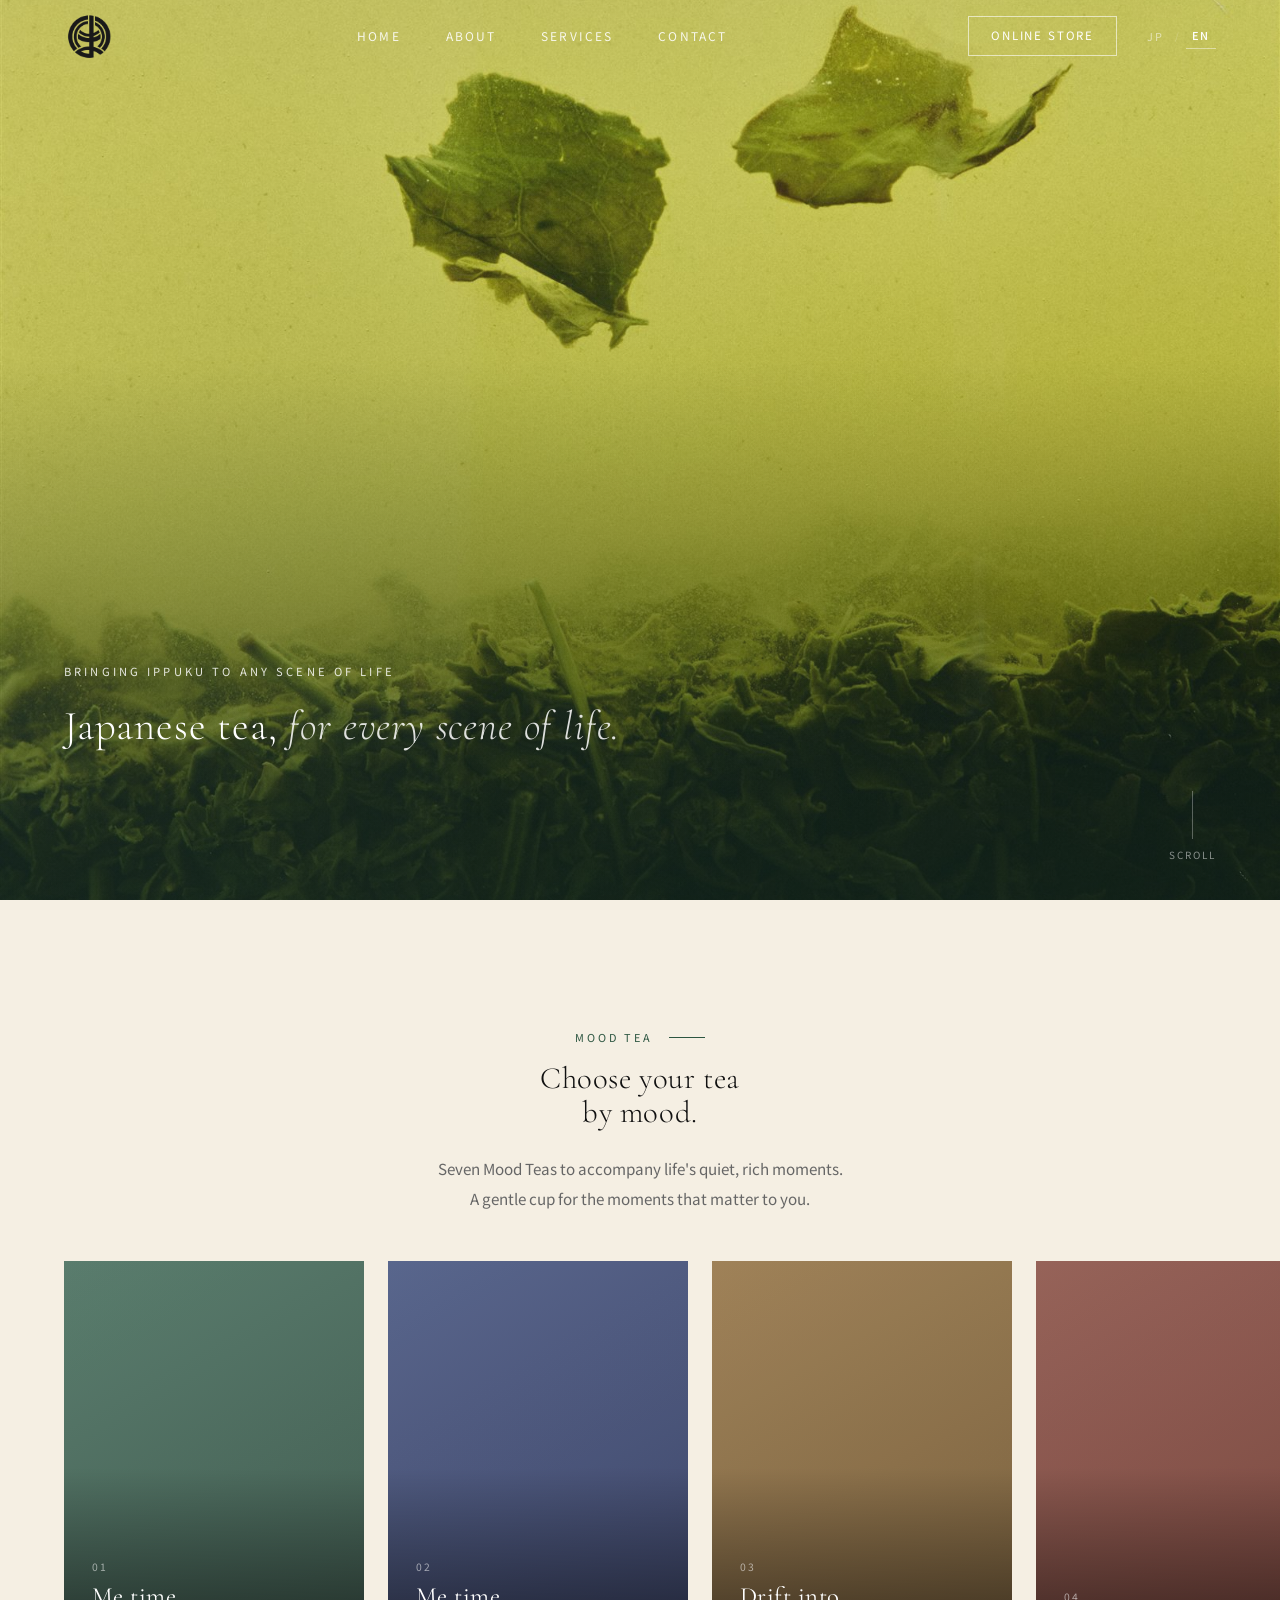
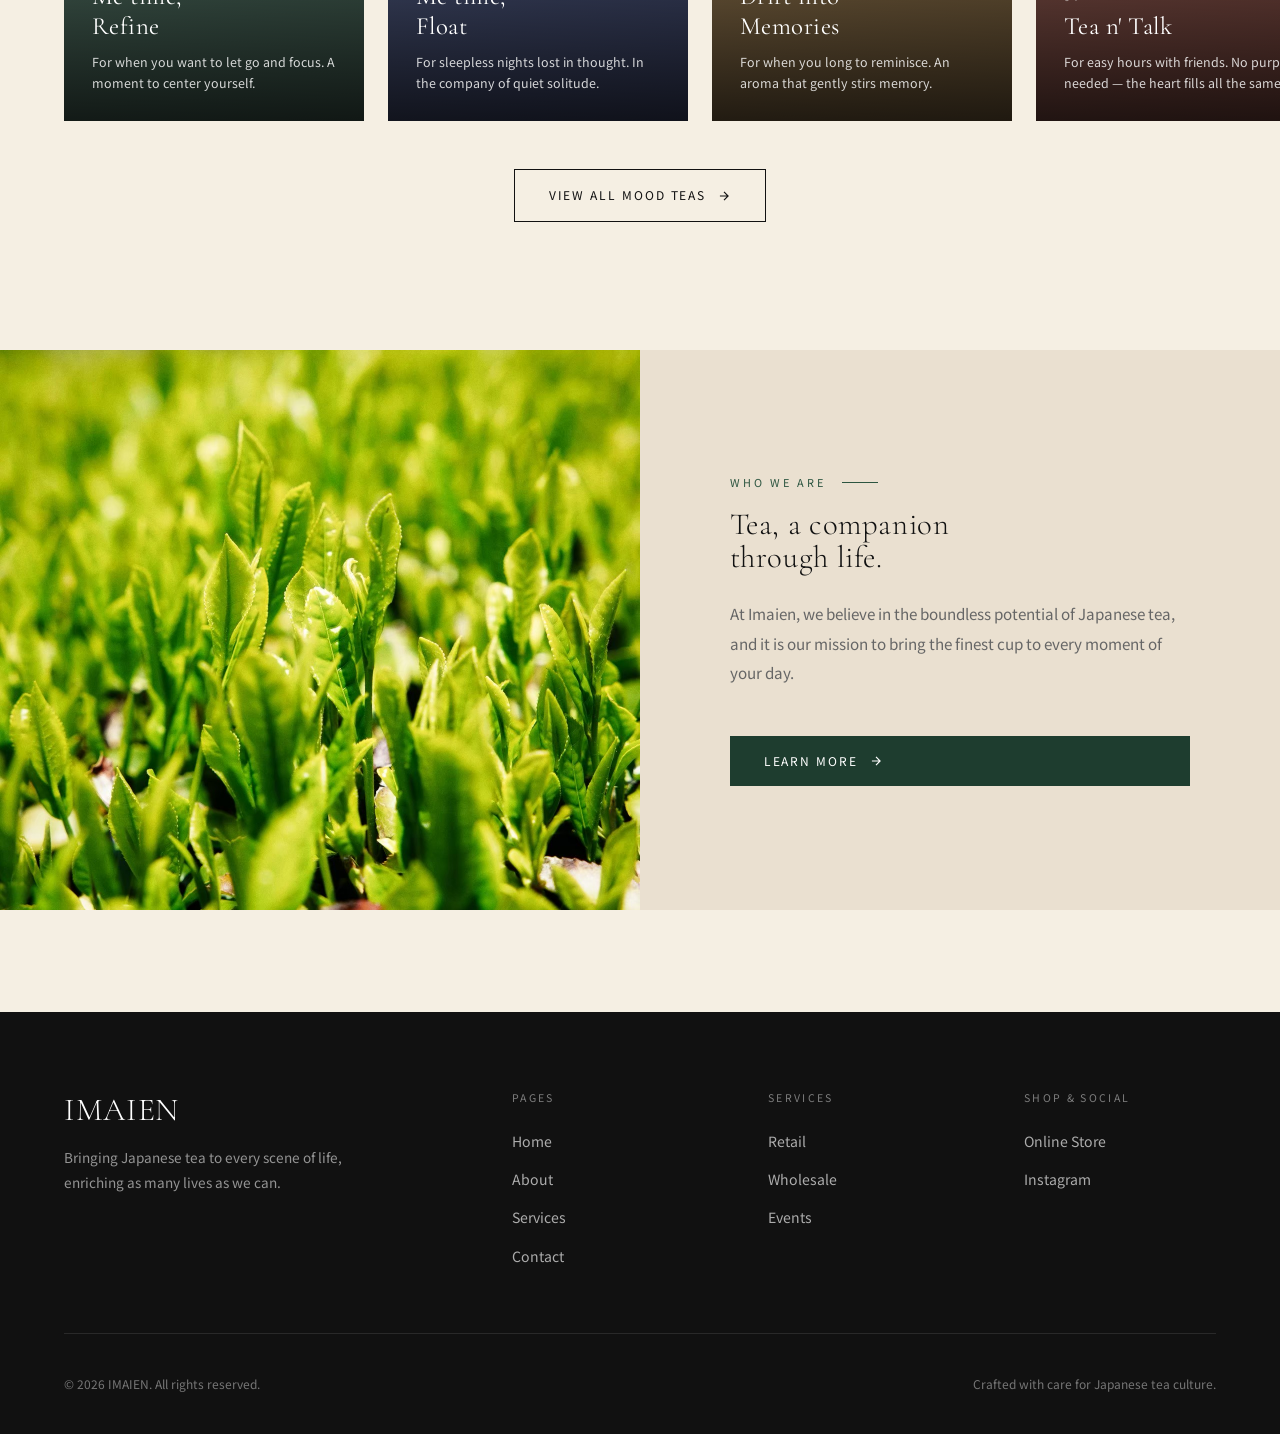
==== en/index.html @ a79ca024 "Add English site under /en/ with JP/EN language switcher, hreflang, sitemap" ====
<!DOCTYPE html>
<html lang="en">
<head>
  <meta charset="UTF-8">
  <meta name="viewport" content="width=device-width, initial-scale=1.0">
  <title>IMAIEN — Bringing IPPUKU to Every Scene of Life</title>
  <meta name="description" content="Bringing Japanese tea to every scene of life, enriching as many lives as we can. Imaien, a Japanese tea house in Gakugei-daigaku, Tokyo. Mood Tea retail, wholesale & B2B, and experiential events.">
  <link rel="canonical" href="https://imaien.com/en/">
  <link rel="alternate" hreflang="ja" href="https://imaien.com/">
  <link rel="alternate" hreflang="en" href="https://imaien.com/en/">
  <link rel="alternate" hreflang="x-default" href="https://imaien.com/">
  <meta name="theme-color" content="#1E3D2F">
  <meta property="og:type" content="website">
  <meta property="og:site_name" content="IMAIEN">
  <meta property="og:title" content="IMAIEN — Bringing IPPUKU to Every Scene of Life">
  <meta property="og:description" content="Bringing Japanese tea to every scene of life, enriching as many lives as we can. A Japanese tea house in Gakugei-daigaku, Tokyo.">
  <meta property="og:url" content="https://imaien.com/en/">
  <meta property="og:image" content="https://imaien.com/images/og-image.jpg">
  <meta property="og:locale" content="en_US">
  <meta property="og:locale:alternate" content="ja_JP">
  <meta name="twitter:card" content="summary_large_image">
  <link rel="icon" type="image/png" href="../images/favicon.png">
  <link rel="apple-touch-icon" href="../images/favicon.png">
  <link rel="preconnect" href="https://fonts.googleapis.com">
  <link rel="preconnect" href="https://fonts.gstatic.com" crossorigin>
  <link href="https://fonts.googleapis.com/css2?family=Cormorant+Garamond:ital,wght@0,300;0,400;0,500;1,300;1,400&family=Noto+Sans+JP:wght@300;400;500&family=Noto+Serif+JP:wght@300;400;500&display=swap" rel="stylesheet">
  <link rel="stylesheet" href="../css/style.css">
</head>
<body>

<!-- ======= NAVIGATION ======= -->
<nav class="nav" id="nav">
  <a href="index.html" class="nav__logo"><img src="../images/logo.png" alt="IMAIEN"></a>
  <div class="nav__links">
    <a href="index.html">Home</a>
    <a href="about.html">About</a>
    <a href="services.html">Services</a>
    <a href="contact.html">Contact</a>
  </div>
  <div class="nav__actions">
    <a href="https://imaien.square.site/" target="_blank" class="nav__shop-btn">Online Store</a>
    <div class="lang-switch">
      <a href="../index.html" class="lang-switch__btn">JP</a>
      <span class="lang-switch__sep">/</span>
      <a href="index.html" class="lang-switch__btn lang-switch__btn--active">EN</a>
    </div>
  </div>
  <button class="nav__hamburger" id="menuBtn" aria-label="Open menu">
    <span></span><span></span><span></span>
  </button>
</nav>
<div class="nav__overlay" id="navOverlay">
  <a href="index.html">Home</a>
  <a href="about.html">About</a>
  <a href="services.html">Services</a>
  <a href="contact.html">Contact</a>
  <div class="nav__overlay-lang">
    <a href="../index.html">JP</a><span>/</span><a href="index.html" class="active">EN</a>
  </div>
</div>

<!-- ======= HERO ======= -->
<section class="hero">
  <div class="hero__bg-grad"></div>
  <div class="hero__bg-overlay"></div>
  <div class="hero__content">
    <p class="hero__eyebrow">Bringing IPPUKU to any scene of life</p>
    <h1 class="hero__title">
      Japanese tea, <em>for every scene of life.</em>
    </h1>
  </div>
  <div class="hero__scroll">
    <div class="hero__scroll-line"></div>
    <span>Scroll</span>
  </div>
</section>


<!-- ======= MOOD TEA ======= -->
<section class="mood-tea section">
  <div class="mood-tea__header">
    <p class="section-label reveal">Mood Tea</p>
    <h2 class="section-title reveal d1" style="font-size:var(--size-h2);">
      Choose your tea<br>by mood.
    </h2>
    <p class="section-body reveal d2">
      Seven Mood Teas to accompany life's quiet, rich moments.<br>
      A gentle cup for the moments that matter to you.
    </p>
  </div>

  <div class="mood-tea__scroll" id="teaScroll">
    <div class="tea-card tc-1 reveal d1">
      <div class="tea-card__bg"></div>
      <div class="tea-card__shadow"></div>
      <div class="tea-card__body">
        <p class="tea-card__num">01</p>
        <h3 class="tea-card__name">Me time,<br>Refine</h3>
        <p class="tea-card__tagline">For when you want to let go and focus. A moment to center yourself.</p>
      </div>
    </div>
    <div class="tea-card tc-2 reveal d2">
      <div class="tea-card__bg"></div>
      <div class="tea-card__shadow"></div>
      <div class="tea-card__body">
        <p class="tea-card__num">02</p>
        <h3 class="tea-card__name">Me time,<br>Float</h3>
        <p class="tea-card__tagline">For sleepless nights lost in thought. In the company of quiet solitude.</p>
      </div>
    </div>
    <div class="tea-card tc-3 reveal d3">
      <div class="tea-card__bg"></div>
      <div class="tea-card__shadow"></div>
      <div class="tea-card__body">
        <p class="tea-card__num">03</p>
        <h3 class="tea-card__name">Drift into<br>Memories</h3>
        <p class="tea-card__tagline">For when you long to reminisce. An aroma that gently stirs memory.</p>
      </div>
    </div>
    <div class="tea-card tc-4 reveal d4">
      <div class="tea-card__bg"></div>
      <div class="tea-card__shadow"></div>
      <div class="tea-card__body">
        <p class="tea-card__num">04</p>
        <h3 class="tea-card__name">Tea n' Talk</h3>
        <p class="tea-card__tagline">For easy hours with friends. No purpose needed — the heart fills all the same.</p>
      </div>
    </div>
    <div class="tea-card tc-5 reveal d5">
      <div class="tea-card__bg"></div>
      <div class="tea-card__shadow"></div>
      <div class="tea-card__body">
        <p class="tea-card__num">05</p>
        <h3 class="tea-card__name">Open<br>Invitation</h3>
        <p class="tea-card__tagline">For when you want to welcome anyone. Warmth without boundaries.</p>
      </div>
    </div>
    <div class="tea-card tc-6 reveal d6">
      <div class="tea-card__bg"></div>
      <div class="tea-card__shadow"></div>
      <div class="tea-card__body">
        <p class="tea-card__num">06</p>
        <h3 class="tea-card__name">Uni-Tea</h3>
        <p class="tea-card__tagline">For feeling a deeper connection. Simply being together is enough.</p>
      </div>
    </div>
    <div class="tea-card tc-7 reveal d7">
      <div class="tea-card__bg"></div>
      <div class="tea-card__shadow"></div>
      <div class="tea-card__body">
        <p class="tea-card__num">07</p>
        <h3 class="tea-card__name">Breeze<br>is Nice</h3>
        <p class="tea-card__tagline">For giving yourself to nature. A sense of becoming one with wind and light.</p>
      </div>
    </div>
  </div>

  <div style="text-align:center; padding: 2rem var(--container-pad) 0;">
    <a href="services.html#retail" class="btn btn--ghost reveal d2">
      View all Mood Teas
      <svg viewBox="0 0 24 24" fill="none" stroke="currentColor" stroke-width="2"><path d="M5 12h14M12 5l7 7-7 7"/></svg>
    </a>
  </div>
</section>

<!-- ======= WHO WE ARE ======= -->
<div class="split">
  <div class="split__img">
    <div class="split__img-fill split__img-fill--1"></div>
  </div>
  <div class="split__content">
    <p class="section-label reveal">Who We Are</p>
    <h2 class="section-title reveal d1" style="font-size:var(--size-h2);">
      Tea, a companion<br>through life.
    </h2>
    <p class="section-body reveal d2">
      At Imaien, we believe in the boundless potential of Japanese tea, and it is our mission to bring the finest cup to every moment of your day.
    </p>
    <a href="about.html" class="btn btn--dark mt-md reveal d3">
      Learn More
      <svg viewBox="0 0 24 24" fill="none" stroke="currentColor" stroke-width="2"><path d="M5 12h14M12 5l7 7-7 7"/></svg>
    </a>
  </div>
</div>


<!-- ======= FOOTER ======= -->
<footer class="footer">
  <div class="footer__inner">
    <div class="footer__top">
      <div class="footer__brand">
        <h3>IMAIEN</h3>
        <p>Bringing Japanese tea to every scene of life, enriching as many lives as we can.</p>
      </div>
      <div class="footer__col">
        <h4>Pages</h4>
        <ul>
          <li><a href="index.html">Home</a></li>
          <li><a href="about.html">About</a></li>
          <li><a href="services.html">Services</a></li>
          <li><a href="contact.html">Contact</a></li>
        </ul>
      </div>
      <div class="footer__col">
        <h4>Services</h4>
        <ul>
          <li><a href="services.html#retail">Retail</a></li>
          <li><a href="services.html#wholesale">Wholesale</a></li>
          <li><a href="services.html#events">Events</a></li>
        </ul>
      </div>
      <div class="footer__col">
        <h4>Shop &amp; Social</h4>
        <ul>
          <li><a href="https://imaien.square.site/" target="_blank">Online Store</a></li>
          <li><a href="https://www.instagram.com/imai___en/" target="_blank">Instagram</a></li>
        </ul>
      </div>
    </div>
    <div class="footer__bottom">
      <p>© 2026 IMAIEN. All rights reserved.</p>
      <p>Crafted with care for Japanese tea culture.</p>
    </div>
  </div>
</footer>

<script src="../js/main.js"></script>
</body>
</html>
---- css/style.css ----
/* Fonts are loaded via <link> in each HTML head (removed duplicate @import) */

/* ============================================
   CSS VARIABLES
   ============================================ */
:root {
  --green-dark:   #1E3D2F;
  --green-mid:    #2C5540;
  --green-light:  #8BAF9B;
  --navy:         #1A2640;   /* Wholesale セクション */
  --navy-mid:     #243452;
  --charcoal:     #1A1210;   /* Events セクション */
  --cream:        #F5EFE3;
  --cream-dark:   #EAE0D0;
  --black:        #111111;
  --white:        #FFFFFF;
  --gold:         #C4A055;
  --text-muted:   #666666;

  --font-serif: 'Cormorant Garamond', 'Noto Serif JP', Georgia, serif;
  --font-sans:  'Noto Sans JP', 'Inter', -apple-system, sans-serif;

  /* ── タイポグラフィスケール ── */
  --size-h1: clamp(1.8rem, 3.2vw, 3.2rem);   /* ページタイトル */
  --size-h2: clamp(1.5rem, 2.4vw, 2.4rem);   /* セクション見出し */
  --size-h3: clamp(1.2rem, 1.8vw, 1.8rem);   /* サブ見出し */

  --nav-height:     72px;
  --max-width:      1280px;
  --section-gap:    clamp(80px, 10vw, 160px);
  --container-pad:  clamp(20px, 5vw, 80px);
}

/* ============================================
   RESET & BASE
   ============================================ */
*, *::before, *::after { box-sizing: border-box; margin: 0; padding: 0; }
html { font-size: 16px; scroll-behavior: smooth; -webkit-font-smoothing: antialiased; }
body { font-family: var(--font-sans); background: var(--cream); color: var(--black); line-height: 1.7; overflow-x: hidden; }
img  { max-width: 100%; display: block; }
a    { text-decoration: none; color: inherit; }
button { cursor: pointer; border: none; background: none; font-family: inherit; }
ul, ol { list-style: none; }

h1, h2, h3, h4 {
  font-family: var(--font-serif);
  font-weight: 400;
  line-height: 1.15;
  letter-spacing: 0.02em;
}

/* ============================================
   LAYOUT
   ============================================ */
.container {
  max-width: var(--max-width);
  margin: 0 auto;
  padding: 0 var(--container-pad);
}
.section { padding: var(--section-gap) 0; }

/* ============================================
   NAVIGATION
   ============================================ */
.nav {
  position: fixed;
  top: 0; left: 0; right: 0;
  height: var(--nav-height);
  z-index: 1000;
  display: flex;
  align-items: center;
  justify-content: space-between;
  padding: 0 var(--container-pad);
  transition: background 0.4s ease, box-shadow 0.4s ease;
}
.nav.scrolled {
  background: rgba(245,239,227,0.96);
  backdrop-filter: blur(12px);
  box-shadow: 0 1px 0 rgba(0,0,0,0.07);
}
.nav__logo {
  display: flex;
  align-items: center;
  line-height: 1;
}
.nav__logo img {
  height: 57px;
  width: auto;
  display: block;
}
.nav__links {
  display: flex;
  gap: 2.8rem;
  align-items: center;
}
.nav__links a {
  font-family: var(--font-sans);
  font-size: 0.75rem;
  font-weight: 400;
  letter-spacing: 0.18em;
  text-transform: uppercase;
  color: rgba(255,255,255,0.88);
  transition: opacity 0.2s;
}
.nav__links a:hover { opacity: 0.55; }
.nav.scrolled .nav__links a { color: var(--black); }
.nav__actions {
  display: flex;
  align-items: center;
  gap: 0.5rem;
}
.nav__shop-btn {
  font-family: var(--font-sans);
  font-size: 0.72rem;
  letter-spacing: 0.16em;
  text-transform: uppercase;
  padding: 9px 22px;
  border: 1px solid rgba(255,255,255,0.6);
  color: var(--white);
  transition: all 0.3s;
}
.nav__shop-btn:hover { background: rgba(255,255,255,0.12); }
.nav.scrolled .nav__shop-btn { border-color: var(--green-dark); color: var(--green-dark); }
.nav.scrolled .nav__shop-btn:hover { background: var(--green-dark); color: var(--white); }

/* Hamburger */
.nav__hamburger {
  display: none;
  flex-direction: column;
  gap: 5px;
  padding: 6px;
}
.nav__hamburger span {
  display: block;
  width: 24px;
  height: 1.5px;
  background: var(--white);
  transition: all 0.35s cubic-bezier(0.76,0,0.24,1);
}
.nav.scrolled .nav__hamburger span { background: var(--black); }
.nav__hamburger.open span:nth-child(1) { transform: rotate(45deg) translate(4.5px, 4.5px); }
.nav__hamburger.open span:nth-child(2) { opacity: 0; transform: scaleX(0); }
.nav__hamburger.open span:nth-child(3) { transform: rotate(-45deg) translate(4.5px, -4.5px); }

/* Mobile overlay */
.nav__overlay {
  position: fixed;
  inset: 0;
  background: var(--green-dark);
  z-index: 999;
  display: flex;
  flex-direction: column;
  align-items: center;
  justify-content: center;
  gap: 2.5rem;
  transform: translateX(100%);
  transition: transform 0.45s cubic-bezier(0.76,0,0.24,1);
}
.nav__overlay.open { transform: translateX(0); }
.nav__overlay a {
  font-family: var(--font-serif);
  font-size: clamp(1.8rem, 4vw, 2.8rem);
  color: var(--white);
  letter-spacing: 0.04em;
  transition: opacity 0.2s;
}
.nav__overlay a:hover { opacity: 0.45; }
.nav__overlay-lang {
  display: flex;
  align-items: center;
  gap: 0.5rem;
  margin-top: 1rem;
  font-family: var(--font-sans);
}
.nav__overlay-lang a {
  font-size: 0.9rem;
  letter-spacing: 0.14em;
  color: rgba(255,255,255,0.55);
}
.nav__overlay-lang a.active { color: var(--white); font-weight: 500; }
.nav__overlay-lang span { color: rgba(255,255,255,0.3); }

/* ============================================
   HERO
   ============================================ */
.hero {
  position: relative;
  height: 100svh;
  min-height: 620px;
  display: flex;
  align-items: flex-end;
  color: var(--white);
  overflow: hidden;
}
.hero__bg-grad {
  position: absolute;
  inset: 0;
  background:
    radial-gradient(ellipse at 25% 60%, rgba(61,107,90,0.09) 0%, transparent 55%),
    radial-gradient(ellipse at 80% 20%, rgba(196,160,85,0.02) 0%, transparent 50%),
    linear-gradient(155deg, rgba(30,61,47,0.20) 0%, rgba(44,85,64,0.20) 45%, rgba(22,46,35,0.22) 100%),
    url(../images/home/hero.jpg);
  background-size: cover;
  background-position: center;
}
.hero__bg-overlay {
  position: absolute;
  inset: 0;
  background: linear-gradient(to top, rgba(20,40,30,0.55) 0%, transparent 60%);
}
.hero__content {
  position: relative;
  z-index: 2;
  padding: var(--container-pad);
  padding-bottom: clamp(60px, 10vw, 120px);
  max-width: 920px;
}
.hero__eyebrow {
  font-family: var(--font-sans);
  font-size: 0.7rem;
  letter-spacing: 0.28em;
  text-transform: uppercase;
  color: rgba(255,255,255,0.85);
  margin-bottom: 1.5rem;
}
.hero__title {
  font-family: var(--font-serif);
  font-size: clamp(1.8rem, 3.2vw, 3.2rem);
  font-weight: 300;
  line-height: 1.06;
  letter-spacing: 0.02em;
  margin-bottom: 2rem;
}
.hero__title em { font-style: italic; opacity: 0.85; white-space: nowrap; }
.hero__subtitle {
  font-size: clamp(0.88rem, 1.4vw, 1.05rem);
  line-height: 2;
  opacity: 0.8;
  max-width: 440px;
  margin-bottom: 3rem;
}
.hero__cta-group { display: flex; gap: 1.25rem; flex-wrap: wrap; }

/* Scroll indicator */
.hero__scroll {
  position: absolute;
  bottom: 36px;
  right: var(--container-pad);
  display: flex;
  flex-direction: column;
  align-items: center;
  gap: 8px;
  z-index: 2;
  color: rgba(255,255,255,0.5);
  font-family: var(--font-sans);
  font-size: 0.62rem;
  letter-spacing: 0.2em;
  text-transform: uppercase;
}
.hero__scroll-line {
  width: 1px;
  height: 48px;
  background: rgba(255,255,255,0.3);
  position: relative;
  overflow: hidden;
}
.hero__scroll-line::after {
  content: '';
  position: absolute;
  top: -100%;
  left: 0;
  width: 100%;
  height: 100%;
  background: rgba(255,255,255,0.7);
  animation: scrollLine 2s ease-in-out infinite;
}
@keyframes scrollLine {
  0%   { top: -100%; }
  100% { top: 100%;  }
}

/* ============================================
   BUTTONS
   ============================================ */
.btn {
  display: inline-flex;
  align-items: center;
  gap: 0.7rem;
  font-family: var(--font-sans);
  font-size: 0.75rem;
  font-weight: 400;
  letter-spacing: 0.16em;
  text-transform: uppercase;
  padding: 15px 34px;
  transition: all 0.3s ease;
  cursor: pointer;
  white-space: nowrap;
}
.btn svg { width: 14px; height: 14px; flex-shrink: 0; transition: transform 0.3s; }
.btn:hover svg { transform: translateX(4px); }

.btn--primary { background: var(--white); color: var(--green-dark); }
.btn--primary:hover { background: var(--cream); transform: translateY(-2px); }

.btn--outline { border: 1px solid rgba(255,255,255,0.65); color: var(--white); }
.btn--outline:hover { background: rgba(255,255,255,0.1); }

.btn--dark { background: var(--green-dark); color: var(--white); }
.btn--dark:hover { background: var(--green-mid); transform: translateY(-2px); }

.btn--ghost { border: 1px solid var(--black); color: var(--black); }
.btn--ghost:hover { background: var(--black); color: var(--white); }

.btn--ghost-light { border: 1px solid rgba(255,255,255,0.55); color: var(--white); }
.btn--ghost-light:hover { background: rgba(255,255,255,0.1); }

.btn--gold { background: var(--gold); color: var(--white); }
.btn--gold:hover { background: #b08d42; transform: translateY(-2px); }

/* ============================================
   NEWS TICKER
   ============================================ */
.ticker {
  background: var(--green-dark);
  color: var(--cream);
  padding: 13px 0;
  overflow: hidden;
}
.ticker__track {
  display: flex;
  white-space: nowrap;
  animation: tickerRoll 35s linear infinite;
}
.ticker__item {
  display: inline-flex;
  align-items: center;
  font-family: var(--font-sans);
  font-size: 0.72rem;
  letter-spacing: 0.16em;
  text-transform: uppercase;
  padding: 0 2.5rem;
  gap: 2.5rem;
}
.ticker__item::before {
  content: '✦';
  color: var(--gold);
  font-size: 0.55rem;
}
@keyframes tickerRoll {
  from { transform: translateX(0); }
  to   { transform: translateX(-50%); }
}

/* ============================================
   SECTION HEADER
   ============================================ */
.section-label {
  font-family: var(--font-sans);
  font-size: 0.68rem;
  letter-spacing: 0.28em;
  text-transform: uppercase;
  color: var(--green-mid);
  margin-bottom: 1rem;
  display: flex;
  align-items: center;
  gap: 1rem;
}
.section-label::after {
  content: '';
  display: block;
  width: 36px;
  height: 1px;
  background: currentColor;
}
.section-label--light { color: var(--green-light); }
.section-label--light::after { background: var(--green-light); }

.section-title {
  font-family: var(--font-serif);
  font-size: var(--size-h2);
  font-weight: 300;
  line-height: 1.1;
  letter-spacing: 0.02em;
}
.section-body {
  font-size: 0.95rem;
  line-height: 1.95;
  color: var(--text-muted);
  max-width: 600px;
  margin-top: 1.5rem;
}

/* ============================================
   MOOD TEA HORIZONTAL SCROLL
   ============================================ */
.mood-tea { overflow: hidden; }
.mood-tea__header { padding: 0 var(--container-pad); max-width: var(--max-width); margin: 0 auto; text-align: center; }
.mood-tea__header .section-label { justify-content: center; }
.mood-tea__header .section-body { margin-left: auto; margin-right: auto; }
.mood-tea__scroll {
  display: flex;
  gap: 1.5rem;
  padding: 3rem var(--container-pad) 1rem;
  overflow-x: auto;
  scrollbar-width: none;
  -webkit-overflow-scrolling: touch;
  cursor: grab;
  user-select: none;
}
.mood-tea__scroll::-webkit-scrollbar { display: none; }
.mood-tea__scroll.grabbing { cursor: grabbing; }

.tea-card {
  flex: 0 0 300px;
  height: 460px;
  position: relative;
  overflow: hidden;
  display: flex;
  flex-direction: column;
  justify-content: flex-end;
  transition: transform 0.4s ease, box-shadow 0.4s ease;
}
.tea-card:hover {
  transform: translateY(-10px);
  box-shadow: 0 20px 60px rgba(0,0,0,0.25);
}
.tea-card__bg {
  position: absolute;
  inset: 0;
  transition: transform 0.65s ease;
}
.tea-card:hover .tea-card__bg { transform: scale(1.06); }
.tea-card__shadow {
  position: absolute;
  inset: 0;
  background: linear-gradient(to top, rgba(0,0,0,0.75) 0%, rgba(0,0,0,0.05) 55%);
}
.tea-card__body {
  position: relative;
  z-index: 2;
  padding: 1.75rem;
  color: var(--white);
}
.tea-card__num {
  font-family: var(--font-sans);
  font-size: 0.65rem;
  letter-spacing: 0.22em;
  opacity: 0.55;
  margin-bottom: 0.4rem;
}
.tea-card__name {
  font-family: var(--font-serif);
  font-size: 1.55rem;
  font-weight: 400;
  line-height: 1.18;
  margin-bottom: 0.7rem;
}
.tea-card__tagline {
  font-size: 0.78rem;
  line-height: 1.65;
  opacity: 0.82;
  display: -webkit-box;
  -webkit-line-clamp: 3;
  -webkit-box-orient: vertical;
  overflow: hidden;
}

/* Card colors — gradient overlays on top of optional photo */
.tc-1 .tea-card__bg { background: linear-gradient(150deg, rgba(61,107,90,0.82) 0%, rgba(42,74,62,0.88) 100%), url(../images/mood-tea/01.jpg); background-size: cover; background-position: center; }
.tc-2 .tea-card__bg { background: linear-gradient(150deg, rgba(60,78,130,0.82) 0%, rgba(37,47,90,0.88) 100%), url(../images/mood-tea/02.jpg); background-size: cover; background-position: center; }
.tc-3 .tea-card__bg { background: linear-gradient(150deg, rgba(150,114,63,0.82) 0%, rgba(107,79,40,0.88) 100%), url(../images/mood-tea/03.jpg); background-size: cover; background-position: center; }
.tc-4 .tea-card__bg { background: linear-gradient(150deg, rgba(139,74,64,0.82) 0%, rgba(106,48,40,0.88) 100%), url(../images/mood-tea/04.jpg); background-size: cover; background-position: center; }
.tc-5 .tea-card__bg { background: linear-gradient(150deg, rgba(122,124,58,0.82) 0%, rgba(86,88,36,0.88) 100%), url(../images/mood-tea/05.jpg); background-size: cover; background-position: center; }
.tc-6 .tea-card__bg { background: linear-gradient(150deg, rgba(112,56,96,0.82) 0%, rgba(74,40,69,0.88) 100%), url(../images/mood-tea/06.jpg); background-size: cover; background-position: center; }
.tc-7 .tea-card__bg { background: linear-gradient(150deg, rgba(62,126,140,0.82) 0%, rgba(40,89,107,0.88) 100%), url(../images/mood-tea/07.jpg); background-size: cover; background-position: center; }

/* Tea card accent bar */
.tea-card::after {
  content: '';
  position: absolute;
  top: 0;
  left: 0;
  width: 3px;
  height: 0;
  background: var(--gold);
  transition: height 0.4s ease;
  z-index: 3;
}
.tea-card:hover::after { height: 100%; }

/* ============================================
   WHO WE ARE (split layout)
   ============================================ */
.split {
  display: grid;
  grid-template-columns: 1fr 1fr;
  min-height: 560px;
  margin-bottom: clamp(60px, 8vw, 120px);
}
.split__img {
  position: relative;
  min-height: 480px;
  overflow: hidden;
}
.split__img-fill {
  position: absolute;
  inset: 0;
  transition: transform 0.8s ease;
}
.split:hover .split__img-fill { transform: scale(1.04); }
.split__img-fill--1 {
  background: url(../images/home/who-we-are.jpg);
  background-size: cover;
  background-position: center;
}
.split__content {
  padding: clamp(50px, 7vw, 110px);
  display: flex;
  flex-direction: column;
  justify-content: center;
  background: var(--cream-dark);
}

/* ============================================
   QUOTE BAND
   ============================================ */
.quote-band {
  background: var(--green-dark);
  padding: clamp(80px, 12vw, 160px) var(--container-pad);
  text-align: center;
  color: var(--white);
}
.quote-band__text {
  font-family: var(--font-serif);
  font-size: clamp(1.3rem, 2vw, 2rem);
  font-weight: 300;
  line-height: 1.45;
  letter-spacing: 0.03em;
  max-width: 880px;
  margin: 0 auto;
  font-style: italic;
}
.quote-band__attr {
  margin-top: 2.5rem;
  font-family: var(--font-sans);
  font-size: 0.72rem;
  letter-spacing: 0.22em;
  text-transform: uppercase;
  opacity: 0.5;
}

/* ============================================
   INSTAGRAM GRID
   ============================================ */
.insta-grid {
  display: grid;
  grid-template-columns: repeat(6, 1fr);
  gap: 3px;
  margin-top: 3rem;
}
.insta-item {
  aspect-ratio: 1;
  overflow: hidden;
  cursor: pointer;
  position: relative;
}
.insta-item::after {
  content: '';
  position: absolute;
  inset: 0;
  background: rgba(30,61,47,0.38);
  opacity: 0;
  transition: opacity 0.3s;
}
.insta-item:hover::after { opacity: 1; }
.insta-item:nth-child(1) { background: linear-gradient(150deg,#2C5540,#1E3D2F); }
.insta-item:nth-child(2) { background: linear-gradient(150deg,#3D6B5A,#2C5540); }
.insta-item:nth-child(3) { background: linear-gradient(150deg,#96723F,#6B4F28); }
.insta-item:nth-child(4) { background: linear-gradient(150deg,#3C4E82,#252F5A); }
.insta-item:nth-child(5) { background: linear-gradient(150deg,#703860,#4A2845); }
.insta-item:nth-child(6) { background: linear-gradient(150deg,#3E7E8C,#28596B); }

/* ============================================
   PAGE HERO (inner pages)
   ============================================ */
.page-hero {
  padding: calc(var(--nav-height) + 80px) var(--container-pad) 90px;
  background: var(--green-dark);
  color: var(--white);
  position: relative;
  overflow: hidden;
  min-height: 55vh;
  display: flex;
  align-items: flex-end;
}
.page-hero::before {
  content: '';
  position: absolute;
  inset: 0;
  background:
    radial-gradient(ellipse at 75% 40%, rgba(139,175,155,0.14) 0%, transparent 55%),
    radial-gradient(ellipse at 20% 80%, rgba(196,160,85,0.06) 0%, transparent 45%);
}
.page-hero__inner { position: relative; z-index: 1; max-width: 800px; }
.page-hero__eyebrow {
  font-family: var(--font-sans);
  font-size: 0.7rem;
  letter-spacing: 0.26em;
  text-transform: uppercase;
  color: var(--green-light);
  margin-bottom: 1.5rem;
}
.page-hero__title {
  font-family: var(--font-serif);
  font-size: clamp(1.8rem, 3.2vw, 3.2rem);
  font-weight: 300;
  line-height: 1.1;
}
.page-hero__desc {
  margin-top: 1rem;
  font-size: clamp(0.9rem, 1.4vw, 1.05rem);
  line-height: 1.95;
  opacity: 0.78;
  max-width: 580px;
}

/* ============================================
   ABOUT — MISSION
   ============================================ */
.mission {
  background: var(--green-dark);
  color: var(--white);
  padding: var(--section-gap) var(--container-pad);
}
.mission__grid {
  max-width: var(--max-width);
  margin: 0 auto;
  display: grid;
  grid-template-columns: 1fr 1fr;
  gap: 5rem;
  align-items: center;
}
.mission__img {
  aspect-ratio: 3/4;
  position: relative;
  overflow: hidden;
}
.mission__img-fill {
  position: absolute;
  inset: 0;
  background: url(../images/about/mission.jpg);
  background-size: cover;
  background-position: center;
}
.mission__text { }
.mission__title {
  font-family: var(--font-serif);
  font-size: var(--size-h2);
  font-weight: 300;
  line-height: 1.2;
  color: var(--cream);
  margin-bottom: 2rem;
}
.mission__body {
  font-size: 0.95rem;
  line-height: 2.1;
  opacity: 0.82;
}
.mission__body p + p { margin-top: 1.25rem; }

/* ============================================
   ABOUT — TIMELINE
   ============================================ */
.timeline-section { padding: var(--section-gap) var(--container-pad); background: var(--cream-dark); }
.timeline { max-width: 760px; margin: 4rem auto 0; position: relative; }
.timeline::before {
  content: '';
  position: absolute;
  left: calc(100px + 1.5rem);
  top: 0; bottom: 0;
  width: 1px;
  background: #cfc8bb;
}
.tl-item {
  display: grid;
  grid-template-columns: 100px 1fr;
  gap: 3rem;
  margin-bottom: 3.5rem;
  position: relative;
}
.tl-item::before {
  content: '';
  position: absolute;
  left: calc(100px + 1.5rem);
  top: 11px;
  width: 7px; height: 7px;
  border-radius: 50%;
  background: var(--green-mid);
  transform: translateX(-50%);
  z-index: 1;
}
.tl-year {
  font-family: 'Noto Serif JP', serif;
  font-size: 1.3rem;
  line-height: 1.3;
  color: var(--green-mid);
  text-align: right;
  font-weight: 400;
}
.tl-content h3 {
  font-family: 'Noto Serif JP', serif;
  font-size: 1.3rem;
  line-height: 1.3;
  font-weight: 400;
  margin-bottom: 0.6rem;
}
.tl-content p { font-size: 0.88rem; line-height: 1.85; color: var(--text-muted); }

/* ============================================
   ABOUT — STORY SECTIONS
   ============================================ */
.story {
  padding: var(--section-gap) var(--container-pad);
}
.story--dark { background: var(--green-dark); color: var(--white); }
.story__grid {
  max-width: var(--max-width);
  margin: 0 auto;
  display: grid;
  grid-template-columns: 1fr 1fr;
  gap: 5rem;
  align-items: center;
}
.story--reverse .story__grid { direction: rtl; }
.story--reverse .story__grid > * { direction: ltr; }
.story__img {
  aspect-ratio: 4/5;
  position: relative;
  overflow: hidden;
}
.story__img-fill {
  position: absolute;
  inset: 0;
  transition: transform 0.8s ease;
}
.story:hover .story__img-fill { transform: scale(1.04); }
.fill-green-1 {
  background: url(../images/about/story-why-tea.jpg);
  background-size: cover; background-position: center;
}
.fill-green-2 {
  background: url(../images/about/story-why-tea.jpg);
  background-size: cover; background-position: center;
}
.fill-green-3 {
  background: url(../images/about/story-potential.jpg);
  background-size: cover; background-position: center;
}
.story__body {}
.story__body h2 {
  font-family: var(--font-serif);
  font-size: var(--size-h2);
  font-weight: 300;
  line-height: 1.18;
  margin-bottom: 2rem;
}
.story__body p { font-size: 0.93rem; line-height: 2; margin-bottom: 1.3rem; }
.story--dark .story__body p { opacity: 0.82; }

/* ============================================
   SHOP PAGE
   ============================================ */
.shop-intro {
  background: var(--cream-dark);
  padding: calc(var(--nav-height) + 80px) var(--container-pad) 80px;
  text-align: center;
}
.shop-intro__title {
  font-family: var(--font-serif);
  font-size: var(--size-h2);
  font-weight: 300;
  line-height: 1.05;
  color: var(--black);
}
.shop-intro__sub {
  font-size: clamp(0.9rem, 1.4vw, 1.05rem);
  line-height: 1.9;
  color: var(--text-muted);
  max-width: 580px;
  margin: 2rem auto 0;
}

/* Dark-themed shop-intro variants (unify section backgrounds) */
.shop-intro--green { background: var(--green-mid); }
.shop-intro--navy  { background: var(--navy); }
.shop-intro--green .shop-intro__title,
.shop-intro--navy  .shop-intro__title { color: var(--cream); }
.shop-intro--green .shop-intro__sub,
.shop-intro--navy  .shop-intro__sub { color: rgba(255,255,255,0.80); }
.shop-intro--green .section-label,
.shop-intro--navy  .section-label { color: var(--green-light); }
.shop-intro--green .section-label::after,
.shop-intro--navy  .section-label::after { background: var(--green-light); }


.mood-grid {
  display: grid;
  grid-template-columns: repeat(auto-fill, minmax(360px, 1fr));
  background: var(--cream);
}
.mood-card {
  padding: 55px 50px;
  border-bottom: 1px solid var(--cream-dark);
  border-right: 1px solid var(--cream-dark);
  transition: background 0.3s;
  position: relative;
  overflow: hidden;
}
.mood-card:hover { background: var(--cream-dark); }
.mood-card__accent {
  width: 36px;
  height: 3px;
  border-radius: 2px;
  margin-bottom: 1.75rem;
}
.mood-card__num {
  font-family: var(--font-sans);
  font-size: 0.65rem;
  letter-spacing: 0.24em;
  color: #aaa;
  margin-bottom: 0.6rem;
}
.mood-card__name {
  font-family: var(--font-serif);
  font-size: 2rem;
  font-weight: 400;
  line-height: 1.18;
  margin-bottom: 0.5rem;
}
.mood-card__tagline {
  font-family: var(--font-serif);
  font-style: italic;
  font-size: 0.88rem;
  color: var(--text-muted);
  line-height: 1.7;
  margin-bottom: 1.5rem;
}
.mood-card__desc {
  font-size: 0.88rem;
  line-height: 1.95;
  color: #444;
}

.shop-cta {
  background: var(--green-mid);
  padding: 120px var(--container-pad);
  text-align: center;
  color: var(--white);
}
.shop-cta h2 {
  font-family: var(--font-serif);
  font-size: var(--size-h2);
  font-weight: 300;
  margin-bottom: 1.5rem;
  line-height: 1.15;
}
.shop-cta p { font-size: 0.95rem; opacity: 0.78; max-width: 480px; margin: 0 auto 3rem; line-height: 1.9; }

/* Services page: mid-page shop-intro needs smaller top padding */
.services-section .shop-intro {
  padding: clamp(60px, 8vw, 100px) var(--container-pad);
}

/* ============================================
   SERVICES PAGE — section hero bands
   ============================================ */
.svc-band--events {
  background:
    radial-gradient(circle at 15% 80%, rgba(44,85,64,0.30) 0%, transparent 50%),
    linear-gradient(155deg, rgba(26,18,16,0.70) 0%, rgba(26,18,16,0.70) 100%),
    url(../images/services/events.jpg);
  background-size: cover;
  background-position: center;
  color: var(--white);
  padding: clamp(60px,8vw,120px) var(--container-pad);
  position: relative;
  overflow: hidden;
}

/* ============================================
   WHOLESALE PAGE
   ============================================ */
.wholesale-hero {
  min-height: 72vh;
  display: flex;
  align-items: flex-end;
  padding: calc(var(--nav-height) + 60px) var(--container-pad) 90px;
  background:
    radial-gradient(ellipse at 65% 35%, rgba(139,175,155,0.12) 0%, transparent 55%),
    linear-gradient(155deg, #1E3D2F 0%, #2C5540 55%, #162E23 100%);
  color: var(--white);
}

.wholesale-intro { padding: var(--section-gap) var(--container-pad); background: var(--cream); }
.wholesale-intro__lead {
  max-width: 860px;
  font-family: var(--font-serif);
  font-size: clamp(1.25rem, 2.2vw, 2rem);
  font-weight: 300;
  line-height: 1.85;
  color: #2a2a2a;
}

.svc-grid {
  display: grid;
  grid-template-columns: repeat(3, 1fr);
  background: var(--cream-dark);
}
.svc-card {
  padding: 60px 48px;
  border-right: 1px solid #ddd6cc;
  transition: background 0.3s;
}
.svc-card:last-child { border-right: none; }
.svc-card:hover { background: var(--cream); }
.svc-icon {
  width: 44px; height: 44px;
  background: var(--green-mid);
  border-radius: 50%;
  display: flex;
  align-items: center;
  justify-content: center;
  margin-bottom: 2rem;
}
.svc-icon svg { width: 20px; height: 20px; stroke: var(--white); fill: none; stroke-width: 1.6; }
.svc-for {
  font-family: var(--font-sans);
  font-size: 0.68rem;
  letter-spacing: 0.2em;
  text-transform: uppercase;
  color: var(--green-mid);
  margin-bottom: 0.85rem;
}
.svc-title {
  font-family: var(--font-serif);
  font-size: 1.7rem;
  font-weight: 400;
  line-height: 1.2;
  margin-bottom: 0.5rem;
}
.svc-tagline {
  font-family: var(--font-serif);
  font-style: italic;
  font-size: 1rem;
  color: var(--green-mid);
  margin-bottom: 1.5rem;
}
.svc-desc { font-size: 0.88rem; line-height: 1.9; color: var(--text-muted); }

.strengths { padding: var(--section-gap) var(--container-pad); background: var(--green-dark); color: var(--white); }
.strengths__grid { display: grid; grid-template-columns: repeat(3,1fr); gap: 4rem; margin-top: 4rem; }
.str-item__num {
  font-family: var(--font-serif);
  font-size: 5rem;
  font-weight: 300;
  color: var(--green-light);
  opacity: 0.2;
  line-height: 1;
  margin-bottom: 1.5rem;
}
.str-item__label {
  font-family: var(--font-sans);
  font-size: 0.68rem;
  letter-spacing: 0.2em;
  text-transform: uppercase;
  color: var(--green-light);
  margin-bottom: 0.5rem;
}
.str-item__title { font-family: var(--font-serif); font-size: 1.6rem; font-weight: 400; margin-bottom: 1.2rem; line-height: 1.2; }
.str-item__desc { font-size: 0.88rem; line-height: 1.9; opacity: 0.78; }

.wholesale-contact-cta { padding: var(--section-gap) var(--container-pad); background: var(--cream); text-align: center; }
.wholesale-contact-cta h2 { font-family: var(--font-serif); font-size: var(--size-h2); font-weight: 300; margin-bottom: 1.5rem; }
.wholesale-contact-cta p { font-size: 0.95rem; line-height: 1.9; color: var(--text-muted); max-width: 520px; margin: 0 auto 2.5rem; }

/* ============================================
   EVENTS PAGE
   ============================================ */
.events-hero {
  min-height: 80vh;
  display: flex;
  align-items: flex-end;
  padding: calc(var(--nav-height) + 60px) var(--container-pad) 90px;
  background:
    radial-gradient(circle at 15% 80%, rgba(44,85,64,0.6) 0%, transparent 50%),
    radial-gradient(circle at 85% 20%, rgba(58,74,124,0.25) 0%, transparent 50%),
    #0e1a13;
  color: var(--white);
  position: relative;
  overflow: hidden;
}
.events-hero__watermark {
  position: absolute;
  top: 50%;
  right: -2%;
  transform: translateY(-50%);
  font-family: var(--font-serif);
  font-size: clamp(8rem, 18vw, 22rem);
  font-weight: 300;
  opacity: 0.04;
  line-height: 1;
  letter-spacing: -0.02em;
  white-space: nowrap;
  pointer-events: none;
  color: var(--white);
}

.events-intro { padding: var(--section-gap) var(--container-pad); background: var(--cream); }
.events-intro__lead {
  max-width: 820px;
  font-family: var(--font-serif);
  font-size: clamp(1.2rem, 2vw, 1.85rem);
  font-weight: 300;
  line-height: 1.85;
  color: #2a2a2a;
}

.exp-grid {
  display: grid;
  grid-template-columns: repeat(2,1fr);
  gap: 3px;
  background: var(--cream-dark);
}
.exp-card {
  background: var(--white);
  padding: 70px 60px;
  position: relative;
  overflow: hidden;
  transition: background 0.4s;
}
.exp-card:hover { background: var(--cream); }
.exp-card__bg-word {
  position: absolute;
  bottom: -15px;
  right: -5px;
  font-family: var(--font-serif);
  font-size: 6rem;
  font-weight: 300;
  opacity: 0.04;
  line-height: 1;
  color: var(--black);
  white-space: nowrap;
  pointer-events: none;
}
.exp-card__icon { font-size: 2.2rem; margin-bottom: 1.5rem; }
.exp-card__cat {
  font-family: var(--font-sans);
  font-size: 0.68rem;
  letter-spacing: 0.22em;
  text-transform: uppercase;
  color: var(--green-mid);
  margin-bottom: 0.85rem;
}
.exp-card__title { font-family: var(--font-serif); font-size: 1.9rem; font-weight: 400; line-height: 1.18; margin-bottom: 0.6rem; }
.exp-card__tagline { font-family: var(--font-serif); font-style: italic; font-size: 1rem; color: var(--green-mid); margin-bottom: 1.5rem; }
.exp-card__desc { font-size: 0.88rem; line-height: 1.95; color: var(--text-muted); }

.collab {
  background: var(--green-dark);
  color: var(--white);
  padding: var(--section-gap) var(--container-pad);
  text-align: center;
}
.collab__title { font-family: var(--font-serif); font-size: var(--size-h2); font-weight: 300; line-height: 1.15; margin-bottom: 2rem; }
.collab__body { max-width: 680px; margin: 0 auto 3rem; font-size: 0.95rem; line-height: 2; opacity: 0.82; }

/* ============================================
   CONTACT PAGE
   ============================================ */
.contact-wrap {
  padding: calc(var(--nav-height) + 80px) var(--container-pad) var(--section-gap);
  background: var(--cream);
}
.contact-grid {
  max-width: var(--max-width);
  margin: 0 auto;
  display: grid;
  grid-template-columns: 1fr 1fr;
  gap: 7rem;
}
.contact-form { display: flex; flex-direction: column; gap: 1.6rem; }
.contact-form h2 { font-family: var(--font-serif); font-size: var(--size-h2); font-weight: 300; margin-bottom: 0.5rem; }
.contact-form p { font-size: 0.9rem; line-height: 1.85; color: var(--text-muted); margin-bottom: 0.5rem; }
.form-row { display: grid; grid-template-columns: 1fr 1fr; gap: 1.5rem; }
.form-field { display: flex; flex-direction: column; gap: 0.45rem; }
.form-field label {
  font-family: var(--font-sans);
  font-size: 0.68rem;
  letter-spacing: 0.18em;
  text-transform: uppercase;
  color: #999;
}
.form-field input,
.form-field textarea,
.form-field select {
  background: transparent;
  border: none;
  border-bottom: 1px solid #ccc;
  padding: 11px 0;
  font-family: var(--font-sans);
  font-size: 0.93rem;
  color: var(--black);
  outline: none;
  transition: border-color 0.3s;
  width: 100%;
  appearance: none;
}
.form-field input:focus,
.form-field textarea:focus,
.form-field select:focus { border-bottom-color: var(--green-mid); }
.form-field textarea { resize: none; height: 110px; }

.contact-info { padding-top: 0.5rem; }
.contact-info h2 { font-family: var(--font-serif); font-size: var(--size-h2); font-weight: 300; margin-bottom: 2.5rem; }
.ci-item { margin-bottom: 2.2rem; }
.ci-label { font-family: var(--font-sans); font-size: 0.68rem; letter-spacing: 0.2em; text-transform: uppercase; color: var(--green-mid); margin-bottom: 0.5rem; }
.ci-val { font-size: 0.93rem; line-height: 1.75; color: #333; }

/* ============================================
   FOOTER
   ============================================ */
.footer { background: var(--black); color: var(--white); padding: 80px 0 40px; }
.footer__inner {
  max-width: var(--max-width);
  margin: 0 auto;
  padding: 0 var(--container-pad);
}
.footer__top {
  display: grid;
  grid-template-columns: 2fr 1fr 1fr 1fr;
  gap: 4rem;
  padding-bottom: 4rem;
  border-bottom: 1px solid rgba(255,255,255,0.1);
  margin-bottom: 2.5rem;
}
.footer__brand h3 { font-family: var(--font-serif); font-size: 2rem; font-weight: 300; margin-bottom: 1rem; }
.footer__brand p { font-size: 0.85rem; line-height: 1.85; opacity: 0.55; max-width: 300px; }
.footer__col h4 { font-family: var(--font-sans); font-size: 0.66rem; letter-spacing: 0.22em; text-transform: uppercase; opacity: 0.45; margin-bottom: 1.4rem; }
.footer__col ul { display: flex; flex-direction: column; gap: 0.7rem; }
.footer__col a { font-size: 0.88rem; opacity: 0.65; transition: opacity 0.2s; }
.footer__col a:hover { opacity: 1; }
.footer__bottom {
  display: flex;
  justify-content: space-between;
  align-items: center;
  font-family: var(--font-sans);
  font-size: 0.75rem;
  opacity: 0.42;
}

/* ============================================
   SCROLL ANIMATIONS
   ============================================ */
.reveal {
  opacity: 0;
  transform: translateY(28px);
  transition: opacity 0.75s ease, transform 0.75s ease;
}
.reveal.visible { opacity: 1; transform: translateY(0); }
.reveal-fade { opacity: 0; transition: opacity 0.85s ease; }
.reveal-fade.visible { opacity: 1; }

.d1 { transition-delay: 0.08s; }
.d2 { transition-delay: 0.16s; }
.d3 { transition-delay: 0.24s; }
.d4 { transition-delay: 0.32s; }
.d5 { transition-delay: 0.40s; }
.d6 { transition-delay: 0.48s; }
.d7 { transition-delay: 0.56s; }

/* ============================================
   UTILITY
   ============================================ */
.text-center { text-align: center; }
.mt-sm { margin-top: 2rem; }
.mt-md { margin-top: 3rem; }
.mt-lg { margin-top: 4.5rem; }
.mb-md { margin-bottom: 3rem; }

/* ============================================
   LANGUAGE SWITCHER
   ============================================ */
.lang-switch {
  display: flex;
  align-items: center;
  gap: 0.35rem;
  font-family: var(--font-sans);
  font-size: 0.68rem;
  letter-spacing: 0.14em;
  margin-left: 1rem;
}
.lang-switch__btn {
  padding: 3px 6px;
  color: rgba(255,255,255,0.55);
  transition: color 0.2s;
}
.lang-switch__btn:hover { color: var(--white); }
.lang-switch__btn--active {
  color: var(--white);
  font-weight: 500;
  border-bottom: 1px solid rgba(255,255,255,0.45);
}
.lang-switch__sep { color: rgba(255,255,255,0.22); font-size: 0.6rem; }
.nav.scrolled .lang-switch__btn { color: rgba(0,0,0,0.4); }
.nav.scrolled .lang-switch__btn:hover { color: var(--black); }
.nav.scrolled .lang-switch__btn--active { color: var(--black); border-bottom-color: rgba(0,0,0,0.45); }
.nav.scrolled .lang-switch__sep { color: rgba(0,0,0,0.2); }

/* ============================================
   SERVICES PAGE
   ============================================ */
.services-subnav {
  position: sticky;
  top: var(--nav-height);
  z-index: 100;
  background: var(--cream-dark);
  border-bottom: 1px solid #cfc8bb;
  display: flex;
  justify-content: center;
  flex-wrap: wrap;
}
.services-subnav a {
  font-family: var(--font-sans);
  font-size: 0.72rem;
  letter-spacing: 0.18em;
  text-transform: uppercase;
  padding: 14px 44px;
  color: #555;
  transition: background 0.25s, color 0.25s;
  border-right: 1px solid #cfc8bb;
}
.services-subnav a:last-child { border-right: none; }
.services-subnav a:hover { background: var(--green-dark); color: var(--white); }

.services-section {
  scroll-margin-top: calc(var(--nav-height) + 48px);
}

/* Section chapter divider (Services page) */
.svc-chapter {
  padding: 36px var(--container-pad);
  display: flex;
  align-items: center;
  gap: 2.5rem;
  border-top: 4px solid;
  background: var(--cream-dark);
}
.svc-chapter--green  { border-color: var(--green-dark); background: var(--green-mid); }
.svc-chapter--navy   { border-color: var(--navy-mid); background: var(--navy); }
.svc-chapter--dark   { border-color: #3a2c28; background: var(--charcoal); }

.svc-chapter__num {
  font-family: var(--font-serif);
  font-size: clamp(5rem, 9vw, 8rem);
  font-weight: 300;
  line-height: 1;
  opacity: 0.12;
  flex-shrink: 0;
}
.svc-chapter--green .svc-chapter__num,
.svc-chapter--navy  .svc-chapter__num,
.svc-chapter--dark  .svc-chapter__num  { color: var(--white); opacity: 0.22; }

.svc-chapter__meta { }
.svc-chapter__label {
  font-family: var(--font-sans);
  font-size: 0.7rem;
  letter-spacing: 0.28em;
  text-transform: uppercase;
  margin-bottom: 0.5rem;
}
.svc-chapter--green .svc-chapter__label { color: var(--green-light); }
.svc-chapter--navy  .svc-chapter__label { color: #8fa2c9; }
.svc-chapter--dark  .svc-chapter__label { color: #a08a86; }

.svc-chapter__title {
  font-family: var(--font-serif);
  font-size: var(--size-h3);
  font-weight: 300;
  color: var(--white);
  line-height: 1.1;
}

/* Wholesale (navy) overrides */
.strengths--navy { background: var(--navy); }
/* Events collab (charcoal) override */
.collab--charcoal { background: var(--charcoal); }


/* Contact page — no hero variant */
.contact-simple {
  padding: calc(var(--nav-height) + 80px) var(--container-pad) var(--section-gap);
  background: var(--cream);
}
.contact-simple__head {
  max-width: var(--max-width);
  margin: 0 auto 4rem;
}
.contact-simple__head h1 {
  font-family: var(--font-serif);
  font-size: clamp(1.8rem, 3.2vw, 3.2rem);
  font-weight: 300;
  color: var(--black);
  line-height: 1.1;
  margin-bottom: 1rem;
}
.contact-simple__head p {
  font-size: 0.95rem;
  color: var(--text-muted);
  line-height: 1.85;
}

/* ============================================
   RESPONSIVE
   ============================================ */
@media (max-width: 1100px) {
  .split { grid-template-columns: 1fr; }
  .split__img { min-height: 380px; }
  .mission__grid,
  .story__grid { grid-template-columns: 1fr; gap: 3rem; }
  .story--reverse .story__grid { direction: ltr; }
  .svc-grid { grid-template-columns: 1fr; }
  .svc-card { border-right: none; border-bottom: 1px solid #ddd6cc; }
  .svc-card:last-child { border-bottom: none; }
  .strengths__grid { grid-template-columns: 1fr 1fr; gap: 3rem; }
  .exp-grid { grid-template-columns: 1fr; }
  .footer__top { grid-template-columns: 1fr 1fr; gap: 3rem; }
}

@media (max-width: 768px) {
  .nav__links { display: none; }
  .nav__actions { display: none; }
  .nav__hamburger { display: flex; }

  .tea-card { flex: 0 0 270px; height: 420px; }
  .mood-tea__scroll { padding: 2rem 20px; }

  .mood-grid { grid-template-columns: 1fr; }
  .mood-card { padding: 40px 30px; }

  .contact-grid { grid-template-columns: 1fr; gap: 3rem; }
  .form-row { grid-template-columns: 1fr; }

  .insta-grid { grid-template-columns: repeat(3,1fr); }

  .exp-card { padding: 50px 35px; }

  .footer__top { grid-template-columns: 1fr; gap: 2rem; }
  .footer__bottom { flex-direction: column; gap: 0.75rem; text-align: center; }
}

@media (max-width: 480px) {
  .hero__cta-group { flex-direction: column; }
  .btn { width: 100%; justify-content: center; }
  .page-hero { padding-top: calc(var(--nav-height) + 50px); padding-bottom: 50px; }
}
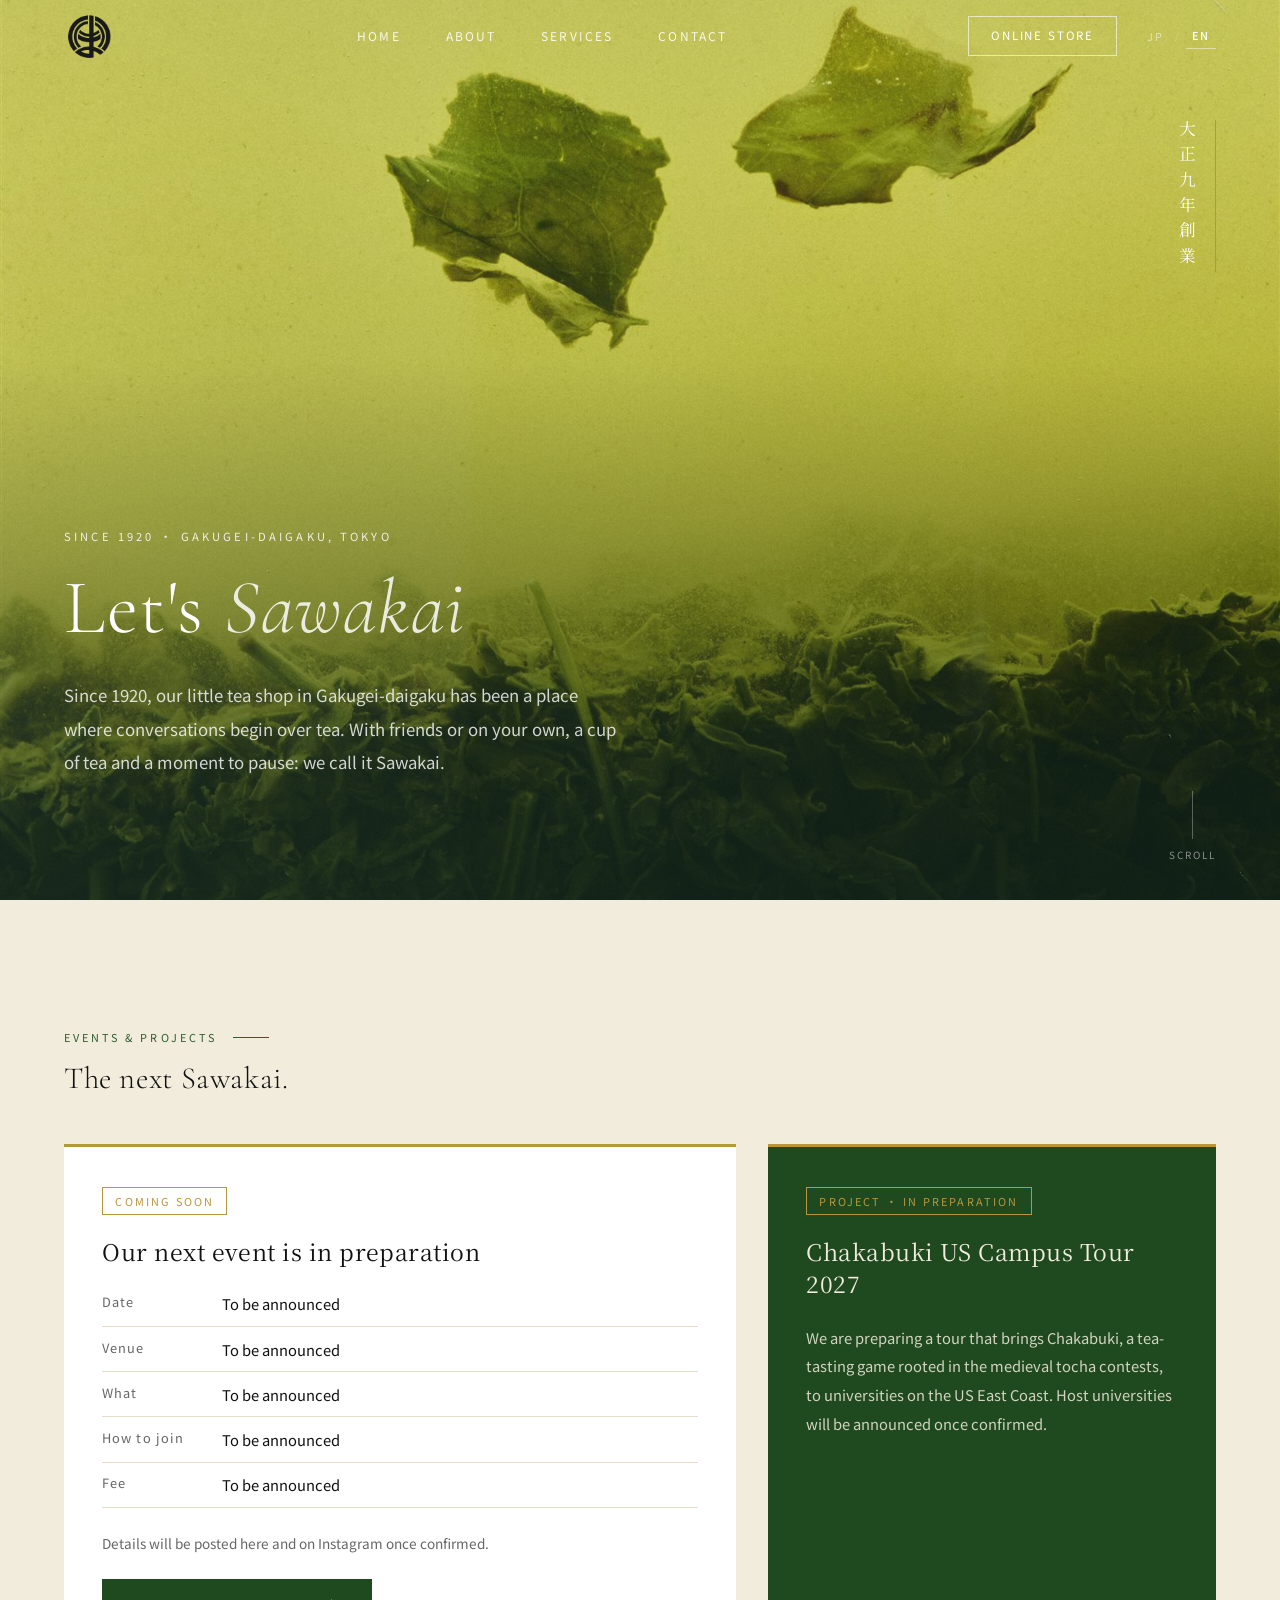
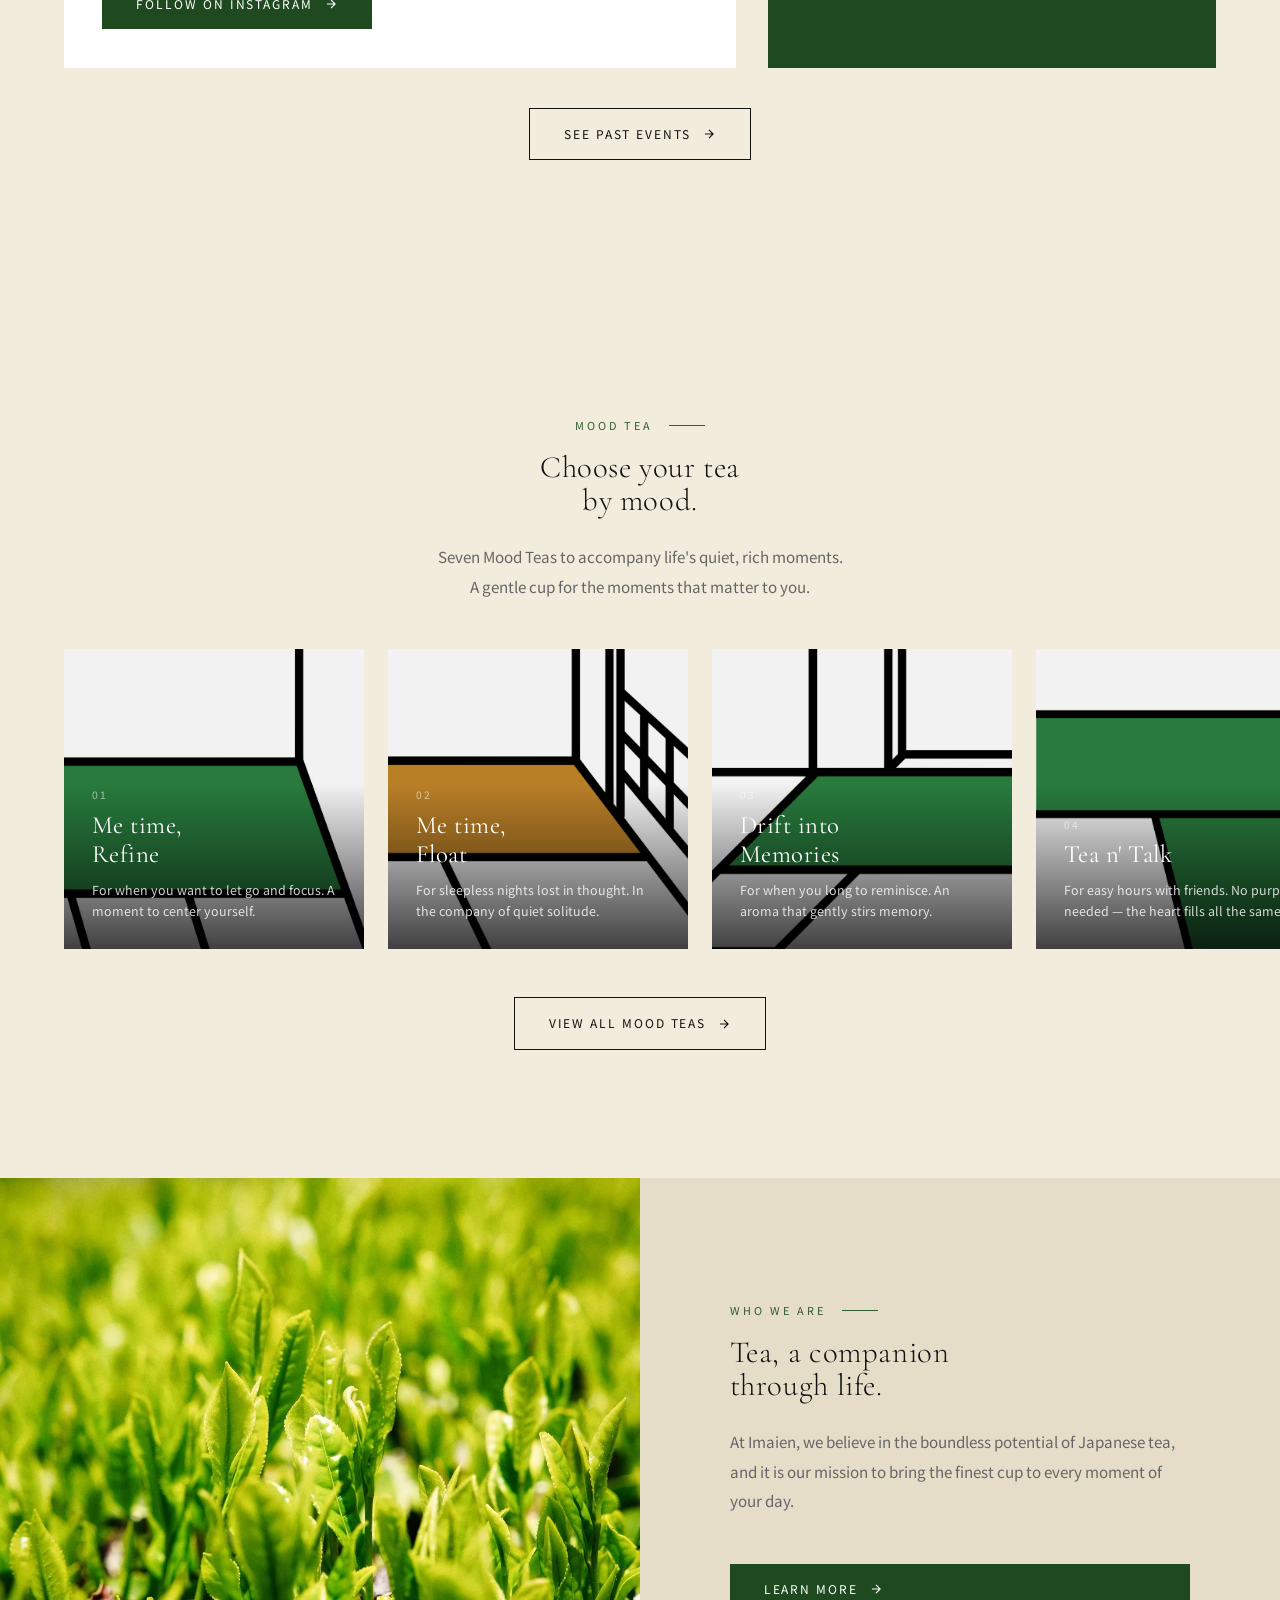
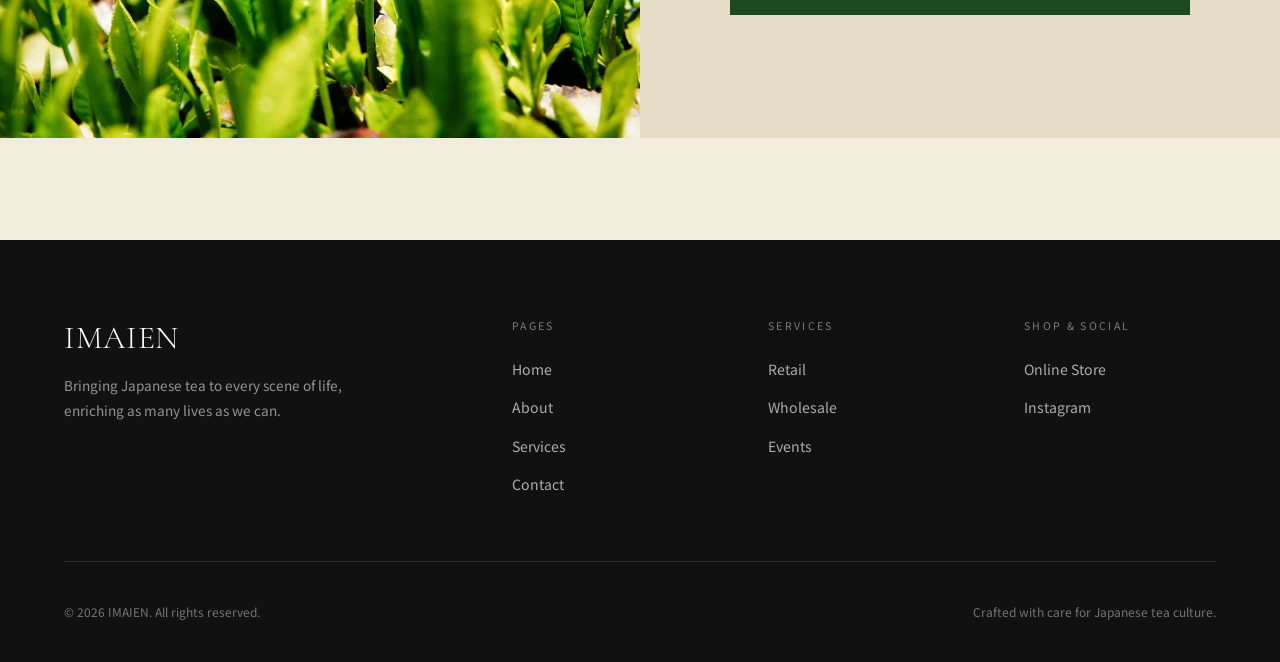
==== commit 8c1f1edf: "Sawakai renewal: founding year 1920, history, Let's Sawakai hero, events, retail channels, wholesale" ====
--- a/en/index.html
+++ b/en/index.html
@@ -3,17 +3,17 @@
 <head>
   <meta charset="UTF-8">
   <meta name="viewport" content="width=device-width, initial-scale=1.0">
-  <title>IMAIEN — Bringing IPPUKU to Every Scene of Life</title>
-  <meta name="description" content="Bringing Japanese tea to every scene of life, enriching as many lives as we can. Imaien, a Japanese tea house in Gakugei-daigaku, Tokyo. Mood Tea retail, wholesale & B2B, and experiential events.">
+  <title>IMAIEN — Let's Sawakai | Japanese tea shop in Gakugei-daigaku since 1920</title>
+  <meta name="description" content="Imaien, a Japanese tea shop in Gakugei-daigaku, Tokyo, since 1920. We share Sawakai, a moment to pause over a cup of tea, through our shop, online store, events and wholesale.">
   <link rel="canonical" href="https://imaien.com/en/">
   <link rel="alternate" hreflang="ja" href="https://imaien.com/">
   <link rel="alternate" hreflang="en" href="https://imaien.com/en/">
   <link rel="alternate" hreflang="x-default" href="https://imaien.com/">
-  <meta name="theme-color" content="#1E3D2F">
+  <meta name="theme-color" content="#1F4A1F">
   <meta property="og:type" content="website">
   <meta property="og:site_name" content="IMAIEN">
-  <meta property="og:title" content="IMAIEN — Bringing IPPUKU to Every Scene of Life">
-  <meta property="og:description" content="Bringing Japanese tea to every scene of life, enriching as many lives as we can. A Japanese tea house in Gakugei-daigaku, Tokyo.">
+  <meta property="og:title" content="IMAIEN — Let's Sawakai">
+  <meta property="og:description" content="A Japanese tea shop in Gakugei-daigaku, Tokyo, since 1920. A cup of tea and a moment to pause: we call it Sawakai.">
   <meta property="og:url" content="https://imaien.com/en/">
   <meta property="og:image" content="https://imaien.com/images/og-image.jpg">
   <meta property="og:locale" content="en_US">
@@ -64,14 +64,55 @@
   <div class="hero__bg-grad"></div>
   <div class="hero__bg-overlay"></div>
   <div class="hero__content">
-    <p class="hero__eyebrow">Bringing IPPUKU to any scene of life</p>
-    <h1 class="hero__title">
-      Japanese tea, <em>for every scene of life.</em>
+    <p class="hero__eyebrow">Since 1920 ・ Gakugei-daigaku, Tokyo</p>
+    <h1 class="hero__title hero__title--latin">
+      Let's <em>Sawakai</em>
     </h1>
-  </div>
+    <p class="hero__subtitle hero__subtitle--wide">
+      Since 1920, our little tea shop in Gakugei-daigaku has been a place where conversations begin over tea. With friends or on your own, a cup of tea and a moment to pause: we call it Sawakai.
+    </p>
+  </div>
+  <p class="hero__vertical" aria-hidden="true">大正九年創業</p>
   <div class="hero__scroll">
     <div class="hero__scroll-line"></div>
     <span>Scroll</span>
+  </div>
+</section>
+
+<!-- ======= NEXT EVENT / PROJECTS ======= -->
+<section class="events-home">
+  <div class="events-home__inner">
+    <p class="section-label reveal">Events &amp; Projects</p>
+    <h2 class="section-title reveal d1">The next Sawakai.</h2>
+    <div class="event-grid">
+      <article class="event-card reveal d1">
+        <p class="event-card__status">Coming soon</p>
+        <h3 class="event-card__title">Our next event is in preparation</h3>
+        <dl class="event-card__meta">
+          <div><dt>Date</dt><dd>To be announced</dd></div>
+          <div><dt>Venue</dt><dd>To be announced</dd></div>
+          <div><dt>What</dt><dd>To be announced</dd></div>
+          <div><dt>How to join</dt><dd>To be announced</dd></div>
+          <div><dt>Fee</dt><dd>To be announced</dd></div>
+        </dl>
+        <p class="event-card__note">Details will be posted here and on Instagram once confirmed.</p>
+        <a href="https://www.instagram.com/imai___en/" target="_blank" class="btn btn--dark">
+          Follow on Instagram
+          <svg viewBox="0 0 24 24" fill="none" stroke="currentColor" stroke-width="2"><path d="M5 12h14M12 5l7 7-7 7"/></svg>
+        </a>
+      </article>
+      <article class="event-card event-card--project reveal d2">
+        <p class="event-card__status">Project ・ In preparation</p>
+        <h3 class="event-card__title">Chakabuki US Campus Tour 2027</h3>
+        <p class="event-card__text">We are preparing a tour that brings Chakabuki, a tea-tasting game rooted in the medieval tocha contests, to universities on the US East Coast. Host universities will be announced once confirmed.</p>
+      </article>
+    </div>
+    <div class="events-home__more reveal d2">
+      <a href="services.html#events" class="btn btn--ghost">
+        See past events
+        <svg viewBox="0 0 24 24" fill="none" stroke="currentColor" stroke-width="2"><path d="M5 12h14M12 5l7 7-7 7"/></svg>
+      </a>
+    </div>
   </div>
 </section>
 
--- a/css/style.css
+++ b/css/style.css
@@ -4,17 +4,17 @@
    CSS VARIABLES
    ============================================ */
 :root {
-  --green-dark:   #1E3D2F;
-  --green-mid:    #2C5540;
+  --green-dark:   #1F4A1F;   /* 深緑 */
+  --green-mid:    #2F5E2F;
   --green-light:  #8BAF9B;
   --navy:         #1A2640;   /* Wholesale セクション */
   --navy-mid:     #243452;
   --charcoal:     #1A1210;   /* Events セクション */
-  --cream:        #F5EFE3;
-  --cream-dark:   #EAE0D0;
+  --cream:        #F2ECDD;   /* 生成り */
+  --cream-dark:   #E6DDC9;
   --black:        #111111;
   --white:        #FFFFFF;
-  --gold:         #C4A055;
+  --gold:         #B8963E;   /* 金 */
   --text-muted:   #666666;
 
   --font-serif: 'Cormorant Garamond', 'Noto Serif JP', Georgia, serif;
@@ -74,7 +74,7 @@
   transition: background 0.4s ease, box-shadow 0.4s ease;
 }
 .nav.scrolled {
-  background: rgba(245,239,227,0.96);
+  background: rgba(242,236,221,0.96);
   backdrop-filter: blur(12px);
   box-shadow: 0 1px 0 rgba(0,0,0,0.07);
 }
@@ -198,7 +198,7 @@
   background:
     radial-gradient(ellipse at 25% 60%, rgba(61,107,90,0.09) 0%, transparent 55%),
     radial-gradient(ellipse at 80% 20%, rgba(196,160,85,0.02) 0%, transparent 50%),
-    linear-gradient(155deg, rgba(30,61,47,0.20) 0%, rgba(44,85,64,0.20) 45%, rgba(22,46,35,0.22) 100%),
+    linear-gradient(155deg, rgba(31,74,31,0.20) 0%, rgba(47,94,47,0.20) 45%, rgba(20,48,20,0.22) 100%),
     url(../images/home/hero.jpg);
   background-size: cover;
   background-position: center;
@@ -412,7 +412,7 @@
 
 .tea-card {
   flex: 0 0 300px;
-  height: 460px;
+  height: 300px;
   position: relative;
   overflow: hidden;
   display: flex;
@@ -465,14 +465,14 @@
   overflow: hidden;
 }
 
-/* Card colors — gradient overlays on top of optional photo */
-.tc-1 .tea-card__bg { background: linear-gradient(150deg, rgba(61,107,90,0.82) 0%, rgba(42,74,62,0.88) 100%), url(../images/mood-tea/01.jpg); background-size: cover; background-position: center; }
-.tc-2 .tea-card__bg { background: linear-gradient(150deg, rgba(60,78,130,0.82) 0%, rgba(37,47,90,0.88) 100%), url(../images/mood-tea/02.jpg); background-size: cover; background-position: center; }
-.tc-3 .tea-card__bg { background: linear-gradient(150deg, rgba(150,114,63,0.82) 0%, rgba(107,79,40,0.88) 100%), url(../images/mood-tea/03.jpg); background-size: cover; background-position: center; }
-.tc-4 .tea-card__bg { background: linear-gradient(150deg, rgba(139,74,64,0.82) 0%, rgba(106,48,40,0.88) 100%), url(../images/mood-tea/04.jpg); background-size: cover; background-position: center; }
-.tc-5 .tea-card__bg { background: linear-gradient(150deg, rgba(122,124,58,0.82) 0%, rgba(86,88,36,0.88) 100%), url(../images/mood-tea/05.jpg); background-size: cover; background-position: center; }
-.tc-6 .tea-card__bg { background: linear-gradient(150deg, rgba(112,56,96,0.82) 0%, rgba(74,40,69,0.88) 100%), url(../images/mood-tea/06.jpg); background-size: cover; background-position: center; }
-.tc-7 .tea-card__bg { background: linear-gradient(150deg, rgba(62,126,140,0.82) 0%, rgba(40,89,107,0.88) 100%), url(../images/mood-tea/07.jpg); background-size: cover; background-position: center; }
+/* Card photos — full square image, no color overlay */
+.tc-1 .tea-card__bg { background: url(../images/mood-tea/01.jpg); background-size: cover; background-position: center; }
+.tc-2 .tea-card__bg { background: url(../images/mood-tea/02.jpg); background-size: cover; background-position: center; }
+.tc-3 .tea-card__bg { background: url(../images/mood-tea/03.jpg); background-size: cover; background-position: center; }
+.tc-4 .tea-card__bg { background: url(../images/mood-tea/04.jpg); background-size: cover; background-position: center; }
+.tc-5 .tea-card__bg { background: url(../images/mood-tea/05.jpg); background-size: cover; background-position: center; }
+.tc-6 .tea-card__bg { background: url(../images/mood-tea/06.jpg); background-size: cover; background-position: center; }
+.tc-7 .tea-card__bg { background: url(../images/mood-tea/07.jpg); background-size: cover; background-position: center; }
 
 /* Tea card accent bar */
 .tea-card::after {
@@ -568,13 +568,13 @@
   content: '';
   position: absolute;
   inset: 0;
-  background: rgba(30,61,47,0.38);
+  background: rgba(31,74,31,0.38);
   opacity: 0;
   transition: opacity 0.3s;
 }
 .insta-item:hover::after { opacity: 1; }
-.insta-item:nth-child(1) { background: linear-gradient(150deg,#2C5540,#1E3D2F); }
-.insta-item:nth-child(2) { background: linear-gradient(150deg,#3D6B5A,#2C5540); }
+.insta-item:nth-child(1) { background: linear-gradient(150deg,#2F5E2F,#1F4A1F); }
+.insta-item:nth-child(2) { background: linear-gradient(150deg,#3D6B5A,#2F5E2F); }
 .insta-item:nth-child(3) { background: linear-gradient(150deg,#96723F,#6B4F28); }
 .insta-item:nth-child(4) { background: linear-gradient(150deg,#3C4E82,#252F5A); }
 .insta-item:nth-child(5) { background: linear-gradient(150deg,#703860,#4A2845); }
@@ -897,7 +897,7 @@
   padding: calc(var(--nav-height) + 60px) var(--container-pad) 90px;
   background:
     radial-gradient(ellipse at 65% 35%, rgba(139,175,155,0.12) 0%, transparent 55%),
-    linear-gradient(155deg, #1E3D2F 0%, #2C5540 55%, #162E23 100%);
+    linear-gradient(155deg, #1F4A1F 0%, #2F5E2F 55%, #143014 100%);
   color: var(--white);
 }
 
@@ -1342,7 +1342,7 @@
   .nav__actions { display: none; }
   .nav__hamburger { display: flex; }
 
-  .tea-card { flex: 0 0 270px; height: 420px; }
+  .tea-card { flex: 0 0 270px; height: 270px; }
   .mood-tea__scroll { padding: 2rem 20px; }
 
   .mood-grid { grid-template-columns: 1fr; }
@@ -1364,3 +1364,84 @@
   .btn { width: 100%; justify-content: center; }
   .page-hero { padding-top: calc(var(--nav-height) + 50px); padding-bottom: 50px; }
 }
+
+
+/* ============================================
+   2026-11 修正: 茶話会リニューアル
+   ============================================ */
+.hero__title--latin { font-size: clamp(2.8rem, 6vw, 5.6rem); font-weight: 300; line-height: 1; }
+.hero__subtitle--wide { max-width: 560px; margin-bottom: 0; }
+.hero__vertical {
+  position: absolute;
+  top: calc(var(--nav-height) + 3rem);
+  right: var(--container-pad);
+  z-index: 2;
+  writing-mode: vertical-rl;
+  font-family: 'Noto Serif JP', serif;
+  font-size: clamp(0.95rem, 1.3vw, 1.2rem);
+  letter-spacing: 0.5em;
+  color: var(--white);
+  padding-right: 0.9rem;
+  border-right: 1px solid var(--gold);
+}
+
+/* Home: next event / projects */
+.events-home { padding: var(--section-gap) var(--container-pad); background: var(--cream); }
+.events-home__inner { max-width: var(--max-width); margin: 0 auto; }
+.event-grid { display: grid; grid-template-columns: 3fr 2fr; gap: 2rem; margin-top: 3rem; }
+.event-card { background: var(--white); border-top: 3px solid var(--gold); padding: clamp(1.75rem, 3vw, 2.75rem); }
+.event-card--project { background: var(--green-dark); color: var(--cream); }
+.event-card__status {
+  display: inline-block; font-size: 0.68rem; letter-spacing: 0.2em; text-transform: uppercase;
+  color: var(--gold); border: 1px solid var(--gold); padding: 0.25rem 0.75rem; margin-bottom: 1.25rem;
+}
+.event-card__title { font-family: 'Noto Serif JP', serif; font-size: var(--size-h3); font-weight: 400; line-height: 1.4; margin-bottom: 1.5rem; }
+.event-card__meta { display: grid; gap: 0.6rem; margin-bottom: 1.5rem; }
+.event-card__meta div { display: grid; grid-template-columns: 6.5rem 1fr; gap: 1rem; border-bottom: 1px solid var(--cream-dark); padding-bottom: 0.6rem; }
+.event-card__meta dt { font-size: 0.8rem; color: var(--text-muted); letter-spacing: 0.08em; }
+.event-card__meta dd { font-size: 0.92rem; }
+.event-card__note { font-size: 0.85rem; color: var(--text-muted); margin-bottom: 1.5rem; }
+.event-card__text { font-size: 0.92rem; line-height: 1.95; opacity: 0.85; }
+.events-home__more { margin-top: 2.5rem; text-align: center; }
+
+/* About: timeline era label */
+.tl-era { display: block; font-size: 0.78rem; letter-spacing: 0.12em; color: var(--gold); margin-top: 0.3rem; }
+
+/* Services: sales channels */
+.channels { background: var(--green-mid); color: var(--white); padding: var(--section-gap) var(--container-pad); text-align: center; }
+.channels__title { font-family: var(--font-serif); font-size: var(--size-h2); font-weight: 300; line-height: 1.25; margin-bottom: 3.5rem; }
+.channels__grid { display: grid; grid-template-columns: repeat(4, 1fr); gap: 1.5rem; text-align: left; }
+.channel { border-top: 1px solid var(--gold); padding-top: 1.5rem; }
+.channel__num { font-family: var(--font-serif); color: var(--gold); font-size: 0.95rem; margin-bottom: 0.75rem; }
+.channel__title { font-family: 'Noto Serif JP', serif; font-size: 1.15rem; font-weight: 400; margin-bottom: 0.9rem; line-height: 1.4; }
+.channel__desc { font-size: 0.88rem; line-height: 1.9; opacity: 0.82; }
+.channel__link { display: inline-block; margin-top: 1rem; font-size: 0.82rem; letter-spacing: 0.08em; border-bottom: 1px solid currentColor; padding-bottom: 2px; }
+
+/* Services: wholesale facts */
+.ws-facts { background: var(--cream); padding: clamp(60px, 8vw, 100px) var(--container-pad); }
+.ws-facts__grid { display: grid; grid-template-columns: repeat(3, 1fr); gap: 3rem; }
+.ws-fact__label { font-size: 0.68rem; letter-spacing: 0.24em; text-transform: uppercase; color: var(--green-mid); margin-bottom: 1rem; }
+.ws-fact__big { font-family: var(--font-serif); font-size: clamp(3.5rem, 7vw, 5.5rem); line-height: 1; color: var(--green-dark); margin-bottom: 1rem; }
+.ws-fact__big span { font-family: 'Noto Serif JP', serif; font-size: 1.1rem; margin-left: 0.4rem; color: var(--gold); }
+.ws-fact__list { display: flex; flex-wrap: wrap; gap: 0.5rem; margin: 0.5rem 0 1.25rem; }
+.ws-fact__list li { border: 1px solid var(--green-dark); padding: 0.35rem 0.9rem; font-family: var(--font-serif); font-size: 1.1rem; color: var(--green-dark); }
+.ws-fact__desc { font-size: 0.9rem; line-height: 1.9; color: var(--text-muted); }
+
+/* Services: past events */
+.track { background: var(--cream); padding: var(--section-gap) var(--container-pad); }
+.track__grid { display: grid; grid-template-columns: 1fr 1fr; gap: 3rem; margin-top: 3rem; }
+.track__head { font-family: 'Noto Serif JP', serif; font-size: 1.1rem; font-weight: 400; padding-bottom: 0.8rem; border-bottom: 1px solid var(--gold); margin-bottom: 1rem; }
+.track__list li { display: grid; grid-template-columns: 5.5rem 1fr; gap: 1rem; padding: 0.75rem 0; border-bottom: 1px solid var(--cream-dark); font-size: 0.95rem; }
+.track__date { font-family: var(--font-serif); color: var(--green-mid); }
+
+@media (max-width: 900px) {
+  .event-grid, .track__grid, .ws-facts__grid { grid-template-columns: 1fr; }
+  .channels__grid { grid-template-columns: 1fr 1fr; }
+}
+@media (max-width: 560px) {
+  .channels__grid { grid-template-columns: 1fr; }
+  .hero__vertical { display: none; }
+  .hero__scroll { display: none; }
+}
+.ws-fact__big, .track__date, .channel__num, .tl-year { font-variant-numeric: lining-nums; }
+.track__date { font-family: var(--font-sans); font-size: 0.85rem; letter-spacing: 0.06em; }
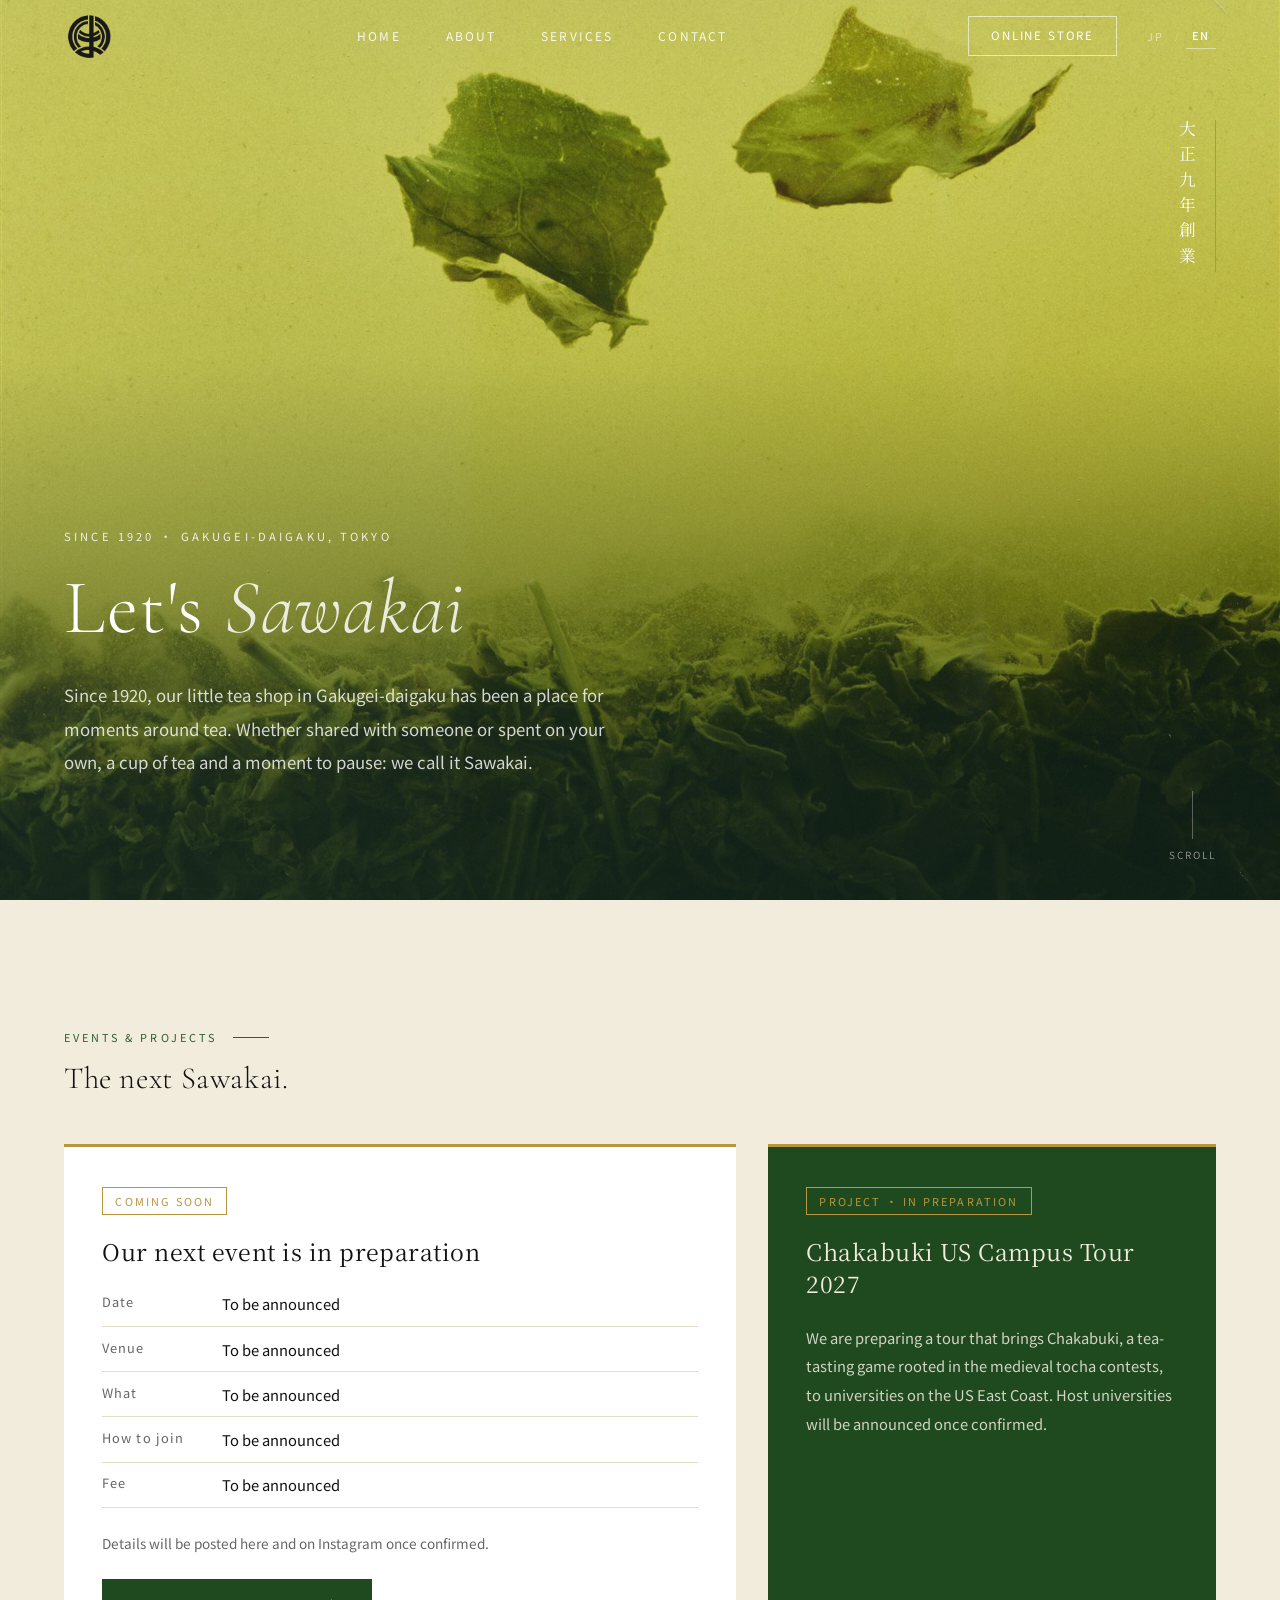
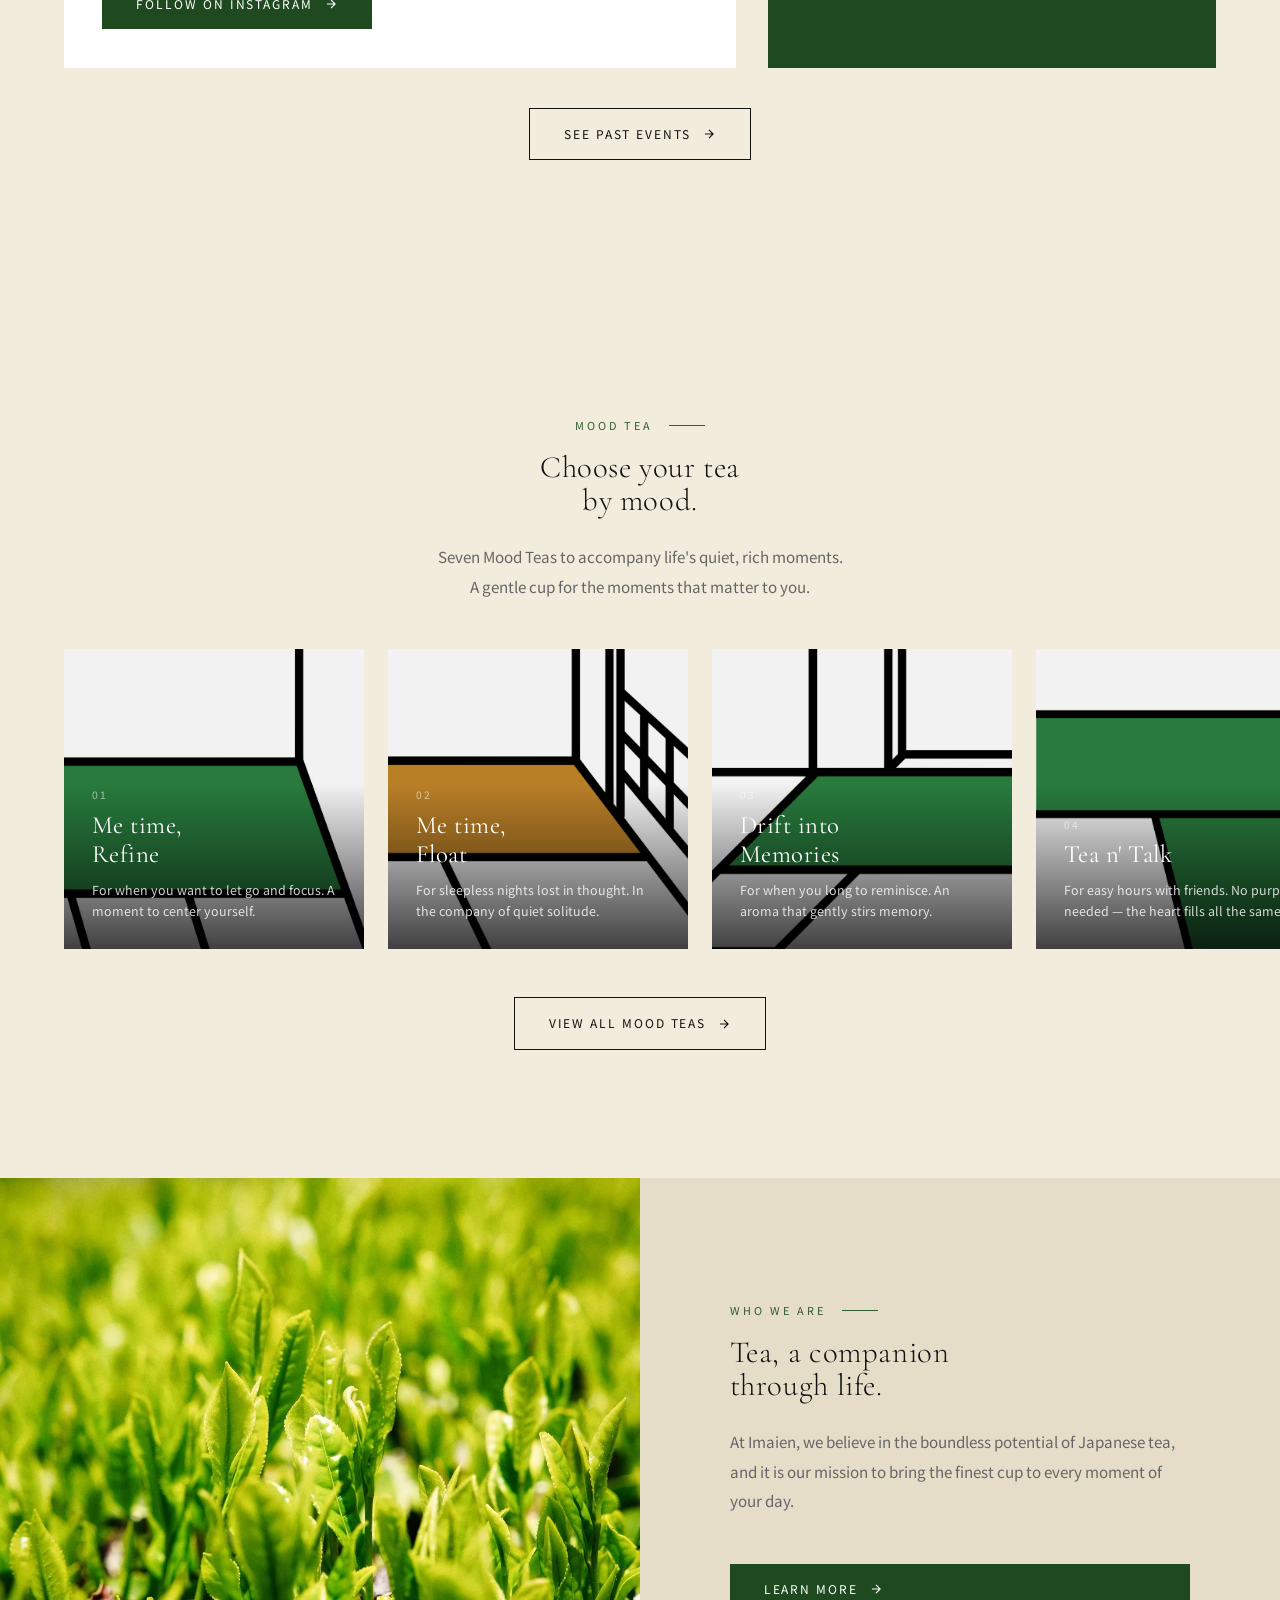
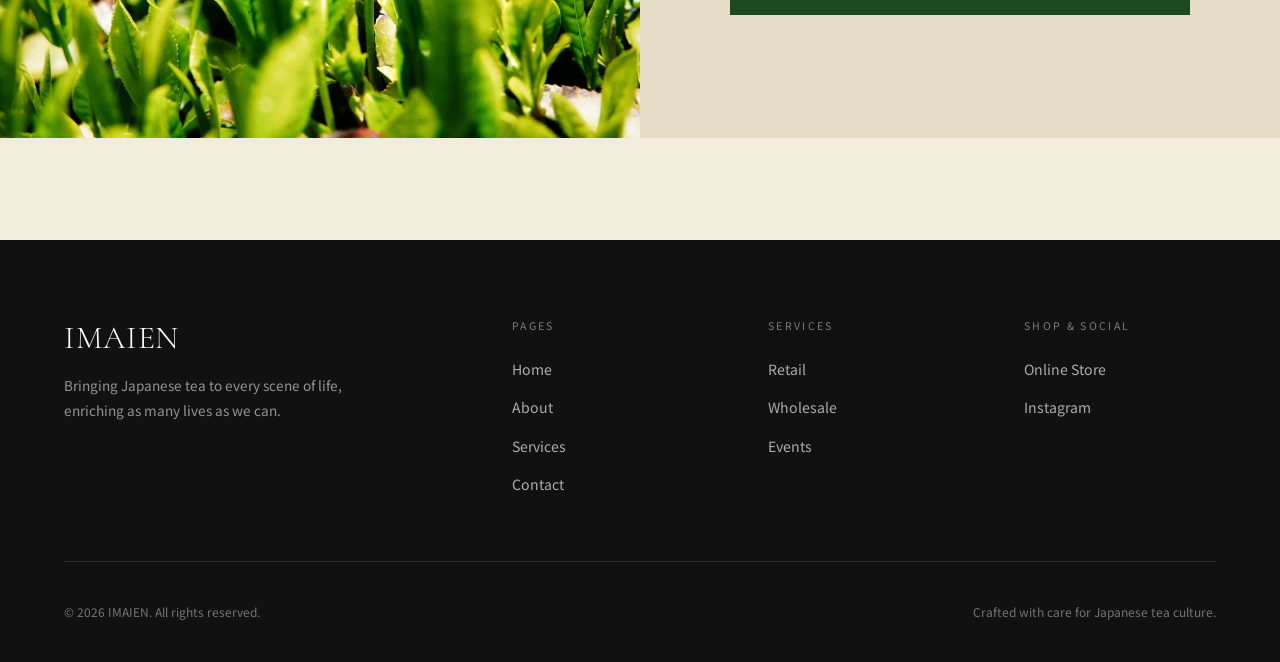
==== commit ff5986b0: "Revise Let's Sawakai hero copy (JP/EN) Co-Authored-By: Claude Opus 5.5 <noreply@anthropic.com> Claud" ====
--- a/en/index.html
+++ b/en/index.html
@@ -69,7 +69,7 @@
       Let's <em>Sawakai</em>
     </h1>
     <p class="hero__subtitle hero__subtitle--wide">
-      Since 1920, our little tea shop in Gakugei-daigaku has been a place where conversations begin over tea. With friends or on your own, a cup of tea and a moment to pause: we call it Sawakai.
+      Since 1920, our little tea shop in Gakugei-daigaku has been a place for moments around tea. Whether shared with someone or spent on your own, a cup of tea and a moment to pause: we call it Sawakai.
     </p>
   </div>
   <p class="hero__vertical" aria-hidden="true">大正九年創業</p>
